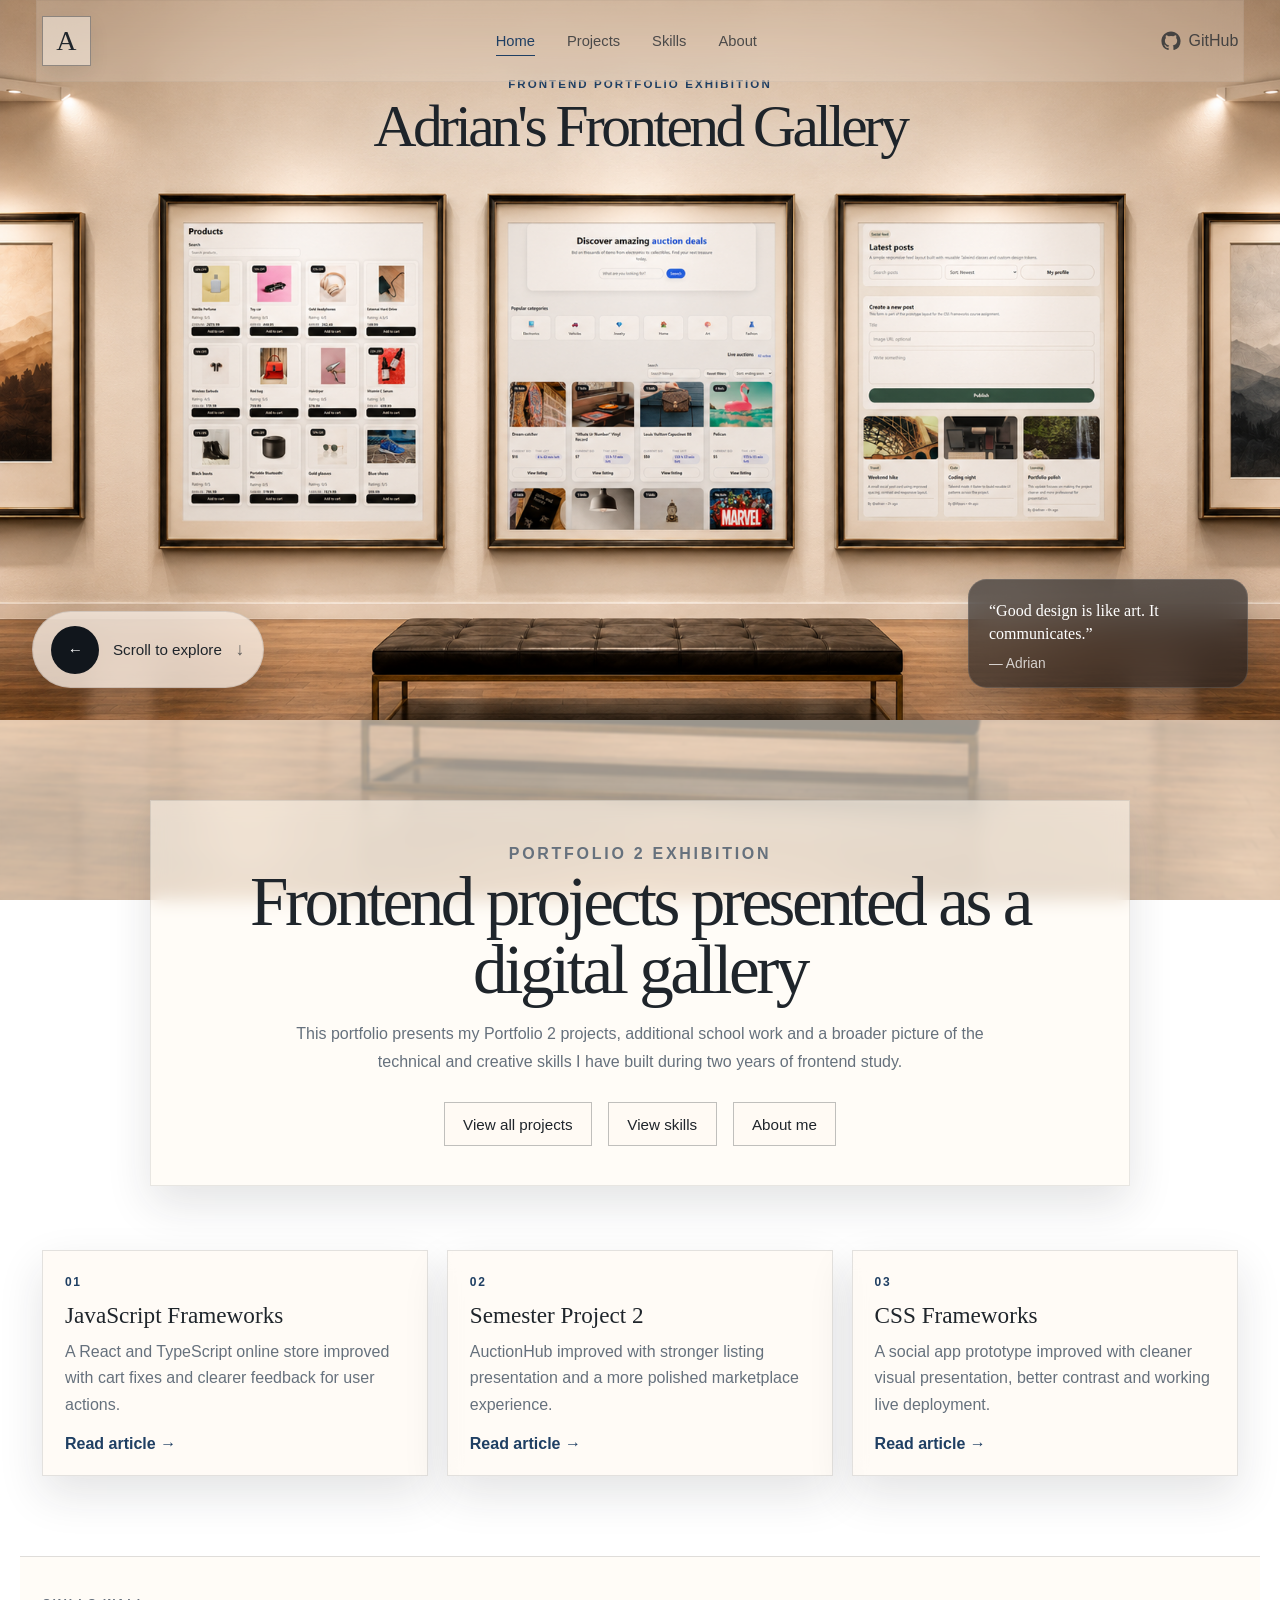
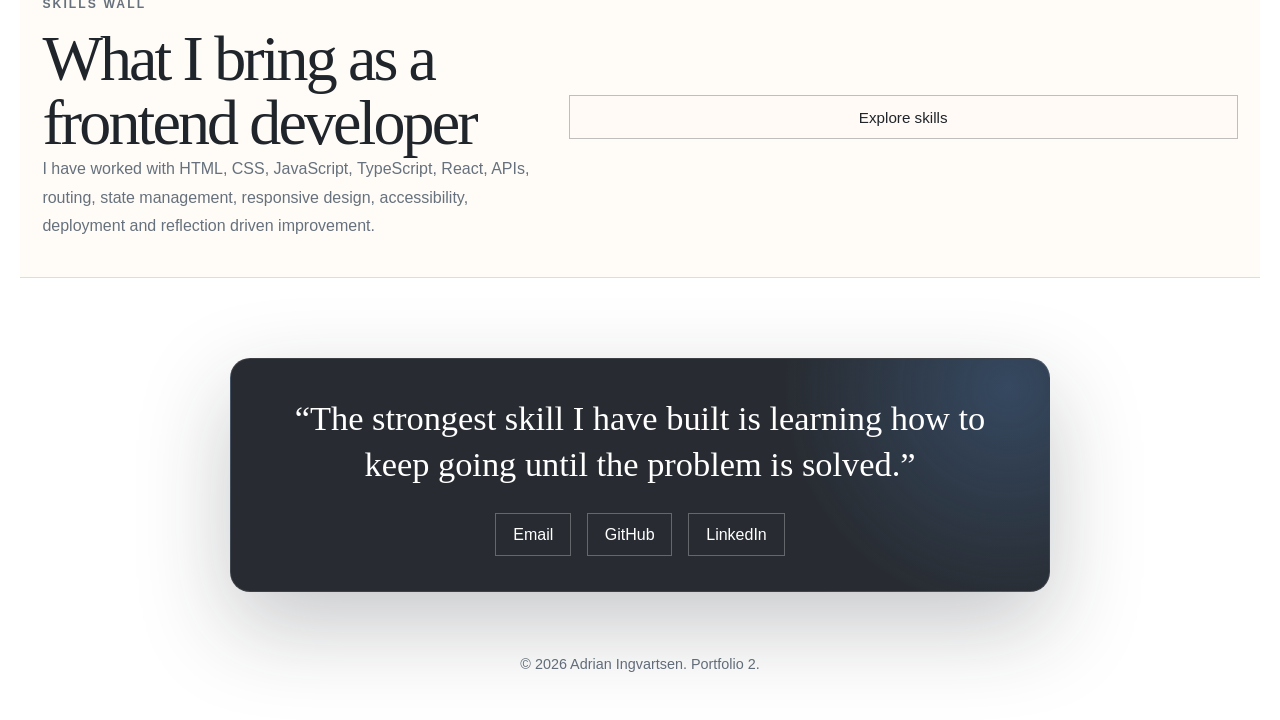
==== index.html @ 91ebb715 "Fix homepage project frame order" ====
<!DOCTYPE html>
<html lang="en">
<head>
  <meta charset="UTF-8">
  <meta name="viewport" content="width=device-width, initial-scale=1.0">
  <title>Adrian's Frontend Gallery | Portfolio</title>
  <meta name="description" content="A gallery style frontend portfolio for Adrian Ingvartsen.">
  <link rel="stylesheet" href="styles.css">
</head>
<body>
  <header class="site-header hero-header">
    <a href="index.html" class="monogram" aria-label="Home">A</a>

    <nav class="main-nav" aria-label="Main navigation">
      <a href="index.html" class="active">Home</a>
      <a href="projects.html">Projects</a>
      <a href="skills.html">Skills</a>
      <a href="about.html">About</a>
    </nav>

    <a href="https://github.com/adring93" class="github-link" target="_blank" rel="noopener">
      GitHub
    </a>
  </header>

  <main>
    <section class="hero-scene" aria-label="Adrian's Frontend Gallery hero section">
      <div class="hero-image-stage">
        <img
          src="thumbnails/gallery-hero-final.png"
          alt="Adrian's Frontend Gallery with three framed project screenshots"
          class="hero-gallery-image"
        >

        <a href="javascript-frameworks.html" class="hero-click hero-click-css" aria-label="Open JavaScript Frameworks project"></a>
        <a href="semester-project-2.html" class="hero-click hero-click-js" aria-label="Open Semester Project 2 project"></a>
        <a href="css-frameworks.html" class="hero-click hero-click-sp2" aria-label="Open CSS Frameworks project"></a>

        <div class="hero-title-card">
          <p>Frontend portfolio exhibition</p>
          <h1>Adrian's Frontend Gallery</h1>
          <span>Explore curated frontend projects, presented as framed digital work.</span>
        </div>

        <a href="#after-hero" class="hero-scroll-pill">
          <span class="hero-scroll-circle">←</span>
          <span>Scroll to explore</span>
          <span class="hero-scroll-arrow">↓</span>
        </a>

        <aside class="hero-quote-card" aria-label="Design quote">
          <p>“Good design is like art. It communicates.”</p>
          <span>— Adrian</span>
        </aside>
      </div>
    </section>

    <section class="home-intro-panel" id="after-hero">
      <p class="eyebrow">Portfolio 2 exhibition</p>
      <h1>Frontend projects presented as a digital gallery</h1>
      <p>
        This portfolio presents my Portfolio 2 projects, additional school work and a broader picture of the technical and creative skills I have built during two years of frontend study.
      </p>

      <div class="home-intro-actions">
        <a href="projects.html" class="museum-button">View all projects</a>
        <a href="skills.html" class="museum-button">View skills</a>
        <a href="about.html" class="museum-button">About me</a>
      </div>
    </section>

    <section class="home-showcase-grid">
      <article>
        <span>01</span>
        <h2>JavaScript Frameworks</h2>
        <p>A React and TypeScript online store improved with cart fixes and clearer feedback for user actions.</p>
        <a href="javascript-frameworks.html">Read article →</a>
      </article>

      <article>
        <span>02</span>
        <h2>Semester Project 2</h2>
        <p>AuctionHub improved with stronger listing presentation and a more polished marketplace experience.</p>
        <a href="semester-project-2.html">Read article →</a>
      </article>

      <article>
        <span>03</span>
        <h2>CSS Frameworks</h2>
        <p>A social app prototype improved with cleaner visual presentation, better contrast and working live deployment.</p>
        <a href="css-frameworks.html">Read article →</a>
      </article>
    </section>

    <section class="home-skills-preview">
      <div>
        <p class="eyebrow">Skills wall</p>
        <h2>What I bring as a frontend developer</h2>
        <p>
          I have worked with HTML, CSS, JavaScript, TypeScript, React, APIs, routing, state management, responsive design, accessibility, deployment and reflection driven improvement.
        </p>
      </div>

      <a href="skills.html" class="museum-button">Explore skills</a>
    </section>

    <section class="contact-card">
      <blockquote>
        “The strongest skill I have built is learning how to keep going until the problem is solved.”
      </blockquote>

      <div class="contact-links">
        <a href="mailto:adring03472@stud.noroff.no">Email</a>
        <a href="https://github.com/adring93" target="_blank" rel="noopener">GitHub</a>
        <a href="https://www.linkedin.com/in/adrian-i-414278358/" target="_blank" rel="noopener">LinkedIn</a>
      </div>
    </section>
  </main>

  <footer>
    <p>© 2026 Adrian Ingvartsen. Portfolio 2.</p>
  </footer>

  <script src="script.js"></script>
</body>
</html>
---- styles.css ----
:root {
  --wall: #eee4d6;
  --wall-light: #fbf6ee;
  --wall-dark: #d6c7b5;
  --paper: #f8f1e7;
  --paper-soft: rgba(255, 249, 241, 0.68);
  --text: #1f252b;
  --muted: #66717d;
  --accent: #1f3f63;
  --black: #11161c;
  --white: #ffffff;
  --line: rgba(31, 37, 43, 0.14);
  --shadow-soft: 0 18px 42px rgba(31, 37, 43, 0.12);
  --shadow-heavy: 0 34px 90px rgba(31, 37, 43, 0.25);
  --max: 1240px;
  --sans: Arial, Helvetica, sans-serif;
  --serif: Georgia, "Times New Roman", serif;
}

* {
  box-sizing: border-box;
  margin: 0;
  padding: 0;
}

html {
  scroll-behavior: smooth;
}

body {
  min-height: 100vh;
  color: var(--text);
  font-family: var(--serif);
  background:
    linear-gradient(rgba(251, 246, 238, 0.55), rgba(238, 228, 214, 0.62)),
    url("thumbnails/gallery-page-bg.png");
  background-size: cover;
  background-position: center top;
  background-attachment: fixed;
  overflow-x: hidden;
}

body::before {
  content: "";
  position: fixed;
  inset: 0;
  z-index: -1;
  background: rgba(255, 249, 241, 0.08);
  backdrop-filter: blur(1px);
  pointer-events: none;
}

a {
  color: inherit;
}

img {
  display: block;
  max-width: 100%;
}

button,
a {
  -webkit-tap-highlight-color: transparent;
}

button {
  font: inherit;
}

.site-header {
  position: sticky;
  top: 0;
  z-index: 80;
  display: grid;
  grid-template-columns: auto 1fr auto;
  align-items: center;
  gap: 1rem;
  max-width: var(--max);
  margin: 0 auto;
  padding: 1rem 1.35rem;
  font-family: var(--sans);
}

.site-header::before {
  content: "";
  position: absolute;
  inset: 0 1rem;
  z-index: -1;
  background: rgba(250, 245, 237, 0.62);
  border: 1px solid rgba(31, 37, 43, 0.08);
  backdrop-filter: blur(18px);
  box-shadow: 0 12px 30px rgba(31, 37, 43, 0.06);
}

.hero-header {
  position: absolute;
  left: 50%;
  top: 0;
  width: min(100%, 1440px);
  transform: translateX(-50%);
}

.hero-header::before {
  background: rgba(250, 245, 237, 0.18);
  border-color: rgba(31, 37, 43, 0.04);
  box-shadow: none;
}

.monogram {
  display: grid;
  place-items: center;
  width: 3.1rem;
  height: 3.1rem;
  border: 1px solid rgba(31, 37, 43, 0.42);
  color: var(--text);
  background: rgba(255, 249, 241, 0.48);
  font-family: var(--serif);
  font-size: 1.75rem;
  text-decoration: none;
  box-shadow: 0 8px 20px rgba(31, 37, 43, 0.08);
}

.main-nav {
  display: flex;
  justify-content: center;
  align-items: center;
  gap: 2rem;
  font-size: 0.92rem;
}

.main-nav a,
.github-link {
  position: relative;
  color: var(--text);
  text-decoration: none;
  opacity: 0.76;
}

.main-nav a::after {
  content: "";
  position: absolute;
  left: 0;
  right: 0;
  bottom: -0.45rem;
  height: 1px;
  background: var(--accent);
  transform: scaleX(0);
  transform-origin: center;
  transition: transform 160ms ease;
}

.main-nav a:hover,
.main-nav a.active,
.github-link:hover {
  color: var(--accent);
  opacity: 1;
}

.main-nav a:hover::after,
.main-nav a.active::after {
  transform: scaleX(1);
}

.github-link {
  display: inline-flex;
  align-items: center;
  gap: 0.45rem;
  font-family: var(--sans);
}

.github-link::before {
  content: "";
  width: 1.25rem;
  height: 1.25rem;
  display: inline-block;
  background: currentColor;
  mask: url("data:image/svg+xml,%3Csvg viewBox='0 0 24 24' xmlns='http://www.w3.org/2000/svg'%3E%3Cpath d='M12 .5C5.65.5.5 5.65.5 12a11.5 11.5 0 0 0 7.86 10.92c.58.1.79-.25.79-.56v-2.15c-3.2.69-3.88-1.35-3.88-1.35-.53-1.34-1.28-1.7-1.28-1.7-1.05-.72.08-.7.08-.7 1.15.08 1.76 1.18 1.76 1.18 1.03 1.76 2.7 1.25 3.36.95.1-.75.4-1.25.73-1.53-2.56-.29-5.24-1.28-5.24-5.71 0-1.26.45-2.29 1.18-3.1-.12-.29-.51-1.47.11-3.05 0 0 .97-.31 3.17 1.18a10.98 10.98 0 0 1 5.77 0c2.2-1.49 3.17-1.18 3.17-1.18.62 1.58.23 2.76.11 3.05.73.81 1.18 1.84 1.18 3.1 0 4.44-2.69 5.41-5.26 5.7.42.36.79 1.05.79 2.13v3.16c0 .31.21.67.8.56A11.5 11.5 0 0 0 23.5 12C23.5 5.65 18.35.5 12 .5Z'/%3E%3C/svg%3E") center / contain no-repeat;
}

.hero-scene {
  position: relative;
  min-height: auto;
  background: #eee4d6;
  overflow: hidden;
}

.hero-image-stage {
  position: relative;
  width: 100vw;
  margin-left: calc(50% - 50vw);
  overflow: hidden;
  background: #eee4d6;
}

.hero-gallery-image {
  width: 100vw;
  max-width: none;
  height: auto;
  display: block;
}

.hero-title-card {
  position: absolute;
  left: 50%;
  top: 10.8%;
  width: min(92vw, 900px);
  transform: translateX(-50%);
  text-align: center;
  z-index: 12;
}

.hero-title-card p {
  margin-bottom: 0.55rem;
  color: var(--accent);
  font-family: var(--sans);
  font-size: 0.72rem;
  font-weight: 700;
  letter-spacing: 0.18em;
  text-transform: uppercase;
}

.hero-title-card h1 {
  color: #1e242a;
  font-family: var(--serif);
  font-size: clamp(3rem, 4.65vw, 4.95rem);
  font-weight: 400;
  line-height: 0.92;
  letter-spacing: -0.06em;
  text-shadow: 0 8px 28px rgba(255, 255, 255, 0.52);
}

.hero-title-card span {
  display: none;
}

.hero-click {
  position: absolute;
  z-index: 20;
  display: block;
  border: none;
  border-radius: 0.4rem;
  outline: none;
  background: transparent;
  box-shadow: none;
  text-decoration: none;
  cursor: pointer;
}

.hero-click:hover,
.hero-click:focus,
.hero-click:focus-visible,
.hero-click:active {
  border: none;
  outline: none;
  background: transparent;
  box-shadow: none;
}

.hero-click-css {
  left: 7.2%;
  top: 29.2%;
  width: 25.4%;
  height: 47.4%;
}

.hero-click-js {
  left: 36.5%;
  top: 29.2%;
  width: 27.2%;
  height: 47.4%;
}

.hero-click-sp2 {
  left: 67.4%;
  top: 29.2%;
  width: 25.8%;
  height: 47.4%;
}

.hero-scroll-pill {
  position: absolute;
  left: 2rem;
  bottom: 2rem;
  z-index: 22;
  display: inline-flex;
  align-items: center;
  gap: 0.85rem;
  padding: 0.86rem 1.15rem;
  border-radius: 999px;
  color: #1f252b;
  background: rgba(255, 249, 241, 0.72);
  border: 1px solid rgba(31, 37, 43, 0.12);
  box-shadow: 0 20px 44px rgba(31, 37, 43, 0.16);
  backdrop-filter: blur(14px);
  font-family: var(--sans);
  font-size: 0.95rem;
  text-decoration: none;
}

.hero-scroll-circle {
  display: grid;
  place-items: center;
  width: 3rem;
  height: 3rem;
  border-radius: 999px;
  color: var(--white);
  background: #11161c;
}

.hero-scroll-arrow {
  color: rgba(31, 37, 43, 0.68);
  font-size: 1.1rem;
}

.hero-quote-card {
  position: absolute;
  right: 2rem;
  bottom: 2rem;
  z-index: 21;
  width: 17.5rem;
  padding: 1.15rem 1.25rem 1rem;
  border-radius: 1.15rem;
  color: var(--white);
  background: rgba(17, 22, 28, 0.58);
  border: 1px solid rgba(255, 255, 255, 0.12);
  box-shadow: 0 22px 44px rgba(31, 37, 43, 0.24);
  backdrop-filter: blur(18px);
}

.hero-quote-card p {
  margin-bottom: 0.7rem;
  font-size: 1rem;
  line-height: 1.45;
}

.hero-quote-card span {
  display: block;
  color: rgba(255, 255, 255, 0.76);
  font-family: var(--sans);
  font-size: 0.86rem;
}

.eyebrow {
  margin-bottom: 0.75rem;
  color: var(--accent);
  font-family: var(--sans);
  font-size: 0.76rem;
  font-weight: 700;
  letter-spacing: 0.17em;
  text-transform: uppercase;
}

.home-intro-panel,
.article-hero {
  max-width: 980px;
  margin: 5rem auto 0;
  padding: 2.4rem 1.4rem;
  text-align: center;
  background: rgba(255, 249, 241, 0.56);
  border: 1px solid rgba(31, 37, 43, 0.1);
  box-shadow: var(--shadow-soft);
  backdrop-filter: blur(9px);
}

.home-intro-panel h1,
.article-hero h1 {
  max-width: 840px;
  margin: 0 auto 1rem;
  font-size: clamp(2.6rem, 5.4vw, 5.4rem);
  font-weight: 400;
  line-height: 0.98;
  letter-spacing: -0.05em;
}

.home-intro-panel p,
.article-lead {
  max-width: 720px;
  margin: 0 auto;
  color: var(--muted);
  font-family: var(--sans);
  font-size: 1rem;
  line-height: 1.78;
}

.home-intro-actions,
.article-actions,
.contact-links {
  display: flex;
  justify-content: center;
  gap: 1rem;
  margin-top: 1.6rem;
  flex-wrap: wrap;
}

.museum-button,
.article-actions a,
.article-actions button {
  display: inline-flex;
  align-items: center;
  justify-content: center;
  padding: 0.78rem 1.15rem;
  border: 1px solid rgba(31, 37, 43, 0.28);
  color: var(--text);
  background: rgba(255, 249, 241, 0.45);
  font-family: var(--sans);
  font-size: 0.95rem;
  text-decoration: none;
  cursor: pointer;
  transition: background 160ms ease, color 160ms ease, border-color 160ms ease, transform 160ms ease;
}

.museum-button:hover,
.article-actions a:hover,
.article-actions button:hover {
  background: var(--black);
  border-color: var(--black);
  color: var(--white);
  transform: translateY(-1px);
}

.home-showcase-grid,
.skills-grid,
.small-gallery-grid,
.article-grid {
  max-width: var(--max);
  margin: 4rem auto 0;
  padding: 0 1.4rem;
  display: grid;
  gap: 1.2rem;
}

.home-showcase-grid,
.skills-grid,
.small-gallery-grid {
  grid-template-columns: repeat(3, minmax(0, 1fr));
}

.article-grid {
  grid-template-columns: repeat(2, minmax(0, 1fr));
}

.home-showcase-grid article,
.skill-card,
.small-piece,
.article-panel,
.process-list article,
.about-highlight {
  background: rgba(255, 249, 241, 0.6);
  border: 1px solid rgba(31, 37, 43, 0.12);
  box-shadow: var(--shadow-soft);
  backdrop-filter: blur(9px);
}

.home-showcase-grid article,
.skill-card,
.article-panel,
.process-list article {
  padding: 1.35rem;
}

.home-showcase-grid span,
.process-list span {
  display: inline-block;
  margin-bottom: 0.8rem;
  color: var(--accent);
  font-family: var(--sans);
  font-size: 0.75rem;
  font-weight: 700;
  letter-spacing: 0.14em;
}

.home-showcase-grid h2,
.skill-card h3,
.small-piece h3,
.article-panel h2,
.process-list h3 {
  margin-bottom: 0.6rem;
  font-size: 1.45rem;
  font-weight: 400;
}

.home-showcase-grid p,
.skill-card p,
.small-piece p,
.article-panel p,
.process-list p {
  color: var(--muted);
  font-family: var(--sans);
  line-height: 1.68;
}

.home-showcase-grid a,
.mini-links a {
  display: inline-flex;
  margin-top: 1rem;
  color: var(--accent);
  font-family: var(--sans);
  font-weight: 700;
  text-decoration: none;
}

.home-showcase-grid a:hover,
.mini-links a:hover {
  text-decoration: underline;
}

.home-skills-preview,
.process-section,
.about-highlight {
  max-width: var(--max);
  margin: 5rem auto 0;
  padding: 2.3rem 1.4rem;
  display: grid;
  grid-template-columns: 0.85fr 1.15fr;
  gap: 2rem;
  align-items: center;
  background: rgba(255, 249, 241, 0.54);
  border-top: 1px solid var(--line);
  border-bottom: 1px solid var(--line);
  backdrop-filter: blur(9px);
}

.home-skills-preview h2,
.process-section h2,
.about-highlight h2,
.section-heading h2 {
  font-size: clamp(2.2rem, 5vw, 4.2rem);
  font-weight: 400;
  line-height: 1;
  letter-spacing: -0.045em;
}

.home-skills-preview p,
.about-highlight p:last-child,
.section-heading p {
  color: var(--muted);
  font-family: var(--sans);
  line-height: 1.78;
}

.section-heading {
  max-width: 820px;
  margin: 0 auto 2rem;
  padding: 0 1.4rem;
  text-align: center;
}

.extended-gallery,
.skills-section {
  max-width: var(--max);
  margin: 5rem auto 0;
}

.gallery-wall {
  position: relative;
  max-width: 1320px;
  margin: 4rem auto 0;
  padding: 0 1.4rem 3rem;
  display: grid;
  grid-template-columns: repeat(3, minmax(0, 1fr));
  gap: 3rem;
}

.gallery-wall .section-heading {
  grid-column: 1 / -1;
}

.gallery-piece {
  text-align: center;
}

.frame-link {
  display: block;
  text-decoration: none;
}

.frame {
  position: relative;
  padding: 1.05rem;
  background: linear-gradient(135deg, #d0b98e, #6d543b 30%, #241912 55%, #9b8564);
  border: 1px solid rgba(47, 36, 25, 0.58);
  box-shadow: var(--shadow-heavy);
  transition: transform 180ms ease, box-shadow 180ms ease;
}

.frame:hover {
  transform: translateY(-6px);
  box-shadow: 0 38px 90px rgba(31, 37, 43, 0.28);
}

.frame::before {
  content: "";
  position: absolute;
  inset: 0.35rem;
  border: 1px solid rgba(255, 255, 255, 0.28);
  pointer-events: none;
}

.artwork,
.article-artwork,
.small-frame {
  display: grid;
  place-items: center;
  overflow: hidden;
  background: #11161c;
  border: 14px solid #efe8db;
  box-shadow: inset 0 0 0 1px rgba(31, 37, 43, 0.12);
}

.artwork {
  min-height: 238px;
}

.article-artwork {
  min-height: 410px;
}

.artwork-image {
  position: relative;
  padding: 0;
}

.artwork-image img {
  width: 100%;
  height: 100%;
  min-height: inherit;
  object-fit: cover;
  filter: saturate(0.94) contrast(1.02);
}

.artwork-image::after {
  content: "";
  position: absolute;
  inset: 0;
  pointer-events: none;
  background:
    linear-gradient(180deg, rgba(255, 255, 255, 0.08), transparent 35%),
    linear-gradient(0deg, rgba(0, 0, 0, 0.16), transparent 45%);
}

.artwork-label,
.small-frame span {
  position: absolute;
  left: 50%;
  bottom: 1rem;
  z-index: 2;
  transform: translateX(-50%);
  padding: 0.75rem 0.95rem;
  color: var(--white);
  background: rgba(17, 22, 28, 0.66);
  border: 1px solid rgba(255, 255, 255, 0.2);
  backdrop-filter: blur(8px);
  font-family: var(--sans);
  font-size: 0.9rem;
  font-weight: 700;
  letter-spacing: 0.08em;
  text-transform: uppercase;
  white-space: nowrap;
}

.plaque {
  position: absolute;
  left: 50%;
  bottom: -1.1rem;
  z-index: 3;
  min-width: 4.2rem;
  transform: translateX(-50%);
  padding: 0.42rem 0.7rem;
  color: #241912;
  background: linear-gradient(180deg, #dbc797, #a58b61);
  border: 1px solid rgba(70, 49, 25, 0.45);
  box-shadow: 0 8px 18px rgba(31, 37, 43, 0.14);
  font-size: 0.82rem;
}

.piece-info {
  padding: 2.1rem 0.8rem 0;
}

.piece-kicker {
  margin-bottom: 0.45rem;
  color: var(--accent);
  font-family: var(--sans);
  font-size: 0.72rem;
  font-weight: 700;
  letter-spacing: 0.12em;
  text-transform: uppercase;
}

.piece-info h3 {
  margin-bottom: 0.65rem;
  font-size: clamp(1.5rem, 3vw, 2rem);
  font-weight: 400;
}

.piece-info p {
  color: var(--muted);
  font-family: var(--sans);
  line-height: 1.6;
}

.view-link {
  display: inline-flex;
  gap: 0.5rem;
  align-items: center;
  margin-top: 1rem;
  padding-bottom: 0.25rem;
  border-bottom: 2px solid rgba(31, 63, 99, 0.75);
  color: var(--text);
  font-family: var(--sans);
  font-weight: 600;
  text-decoration: none;
}

.view-link:hover {
  color: var(--accent);
  border-bottom-color: var(--accent);
}

.small-piece {
  display: grid;
  grid-template-columns: 8rem 1fr;
  gap: 1rem;
  align-items: center;
  padding: 1rem;
}

.small-frame {
  position: relative;
  min-height: 7.5rem;
  border-width: 0.55rem;
  box-shadow:
    0 0 0 0.35rem #745d42,
    0 14px 30px rgba(31, 37, 43, 0.14);
}

.small-frame span {
  position: static;
  transform: none;
  font-size: 0.72rem;
}

.artwork-css,
.artwork-holidaze {
  background: linear-gradient(135deg, #27485f, #d9e4ea);
}

.artwork-js,
.artwork-js2 {
  background: linear-gradient(135deg, #111827, #312e81);
}

.artwork-sp2 {
  background: linear-gradient(135deg, #edf3ff, #ffffff);
}

.artwork-agency {
  background: linear-gradient(135deg, #f59e0b, #fff7ed);
}

.artwork-gutwell {
  background: linear-gradient(135deg, #103e28, #ff7f32);
}

.artwork-workflow {
  background: linear-gradient(135deg, #111827, #e5e7eb);
}

.artwork-rootrise {
  background: linear-gradient(135deg, #46614f, #f4efe6);
}

.project-article {
  max-width: 1120px;
  margin: 2rem auto 0;
  padding: 0 1.4rem 4rem;
}

.back-link {
  display: inline-flex;
  margin-bottom: 2rem;
  color: var(--accent);
  font-family: var(--sans);
  font-size: 0.92rem;
  text-decoration: none;
}

.back-link:hover {
  text-decoration: underline;
}

.divider {
  width: 12rem;
  height: 1px;
  margin: 1.8rem auto;
  background: linear-gradient(90deg, transparent, rgba(31, 37, 43, 0.52), transparent);
}

.divider::after {
  content: "✦";
  display: block;
  width: 2rem;
  margin: -0.78rem auto 0;
  color: rgba(31, 37, 43, 0.48);
  background: var(--wall-light);
  font-size: 0.9rem;
}

.article-frame {
  max-width: 900px;
  margin: 3rem auto;
  padding: 1.05rem;
  background: linear-gradient(135deg, #d0b98e, #6d543b 30%, #241912 55%, #9b8564);
  border: 1px solid rgba(47, 36, 25, 0.58);
  box-shadow: var(--shadow-heavy);
}

.article-frame figcaption {
  padding: 1rem 0.5rem 0;
  color: #f8f0e5;
  font-family: var(--sans);
  font-size: 0.88rem;
  text-align: center;
}

.article-panel {
  min-height: 13rem;
}

.skills-hero {
  margin-top: 4rem;
}

.skill-card {
  position: relative;
  min-height: 12rem;
  overflow: hidden;
}

.skill-card::before {
  content: "";
  position: absolute;
  left: 1.35rem;
  top: 0;
  width: 3.4rem;
  height: 0.26rem;
  background: var(--accent);
}

.process-section {
  align-items: start;
}

.process-list {
  display: grid;
  gap: 1rem;
}

.contact-card {
  max-width: 820px;
  margin: 5rem auto 2rem;
  padding: 2.2rem;
  color: var(--white);
  background:
    radial-gradient(circle at 95% 12%, rgba(72, 111, 159, 0.42), transparent 14rem),
    rgba(17, 22, 28, 0.9);
  border: 1px solid rgba(255, 255, 255, 0.1);
  border-radius: 1.25rem;
  box-shadow: var(--shadow-heavy);
  text-align: center;
  backdrop-filter: blur(14px);
}

.contact-card blockquote {
  font-size: clamp(1.35rem, 3vw, 2.15rem);
  line-height: 1.35;
}

.contact-links a {
  padding: 0.72rem 1.05rem;
  border: 1px solid rgba(255, 255, 255, 0.28);
  color: var(--white);
  font-family: var(--sans);
  text-decoration: none;
}

.contact-links a:hover {
  background: var(--white);
  color: var(--text);
}

footer {
  padding: 2rem 1rem 3rem;
  color: var(--muted);
  font-family: var(--sans);
  font-size: 0.9rem;
  text-align: center;
}

@media (max-width: 980px) {
  .hero-header {
    position: relative;
    left: auto;
    width: auto;
    transform: none;
  }

  .hero-image-stage {
    min-height: 64vh;
  }

  .hero-gallery-image {
    width: 150%;
    max-width: none;
    transform: translateX(-17%);
  }

  .hero-title-card {
    position: absolute;
    top: 13%;
    left: 50%;
    width: 92%;
    transform: translateX(-50%);
    padding: 0;
  }

  .hero-title-card span {
    display: none;
  }

  .hero-click {
    display: none;
  }

  .hero-quote-card {
    display: none;
  }

  .hero-scroll-pill {
    left: 1rem;
    bottom: 1rem;
  }

  .home-showcase-grid,
  .skills-grid,
  .small-gallery-grid,
  .article-grid {
    grid-template-columns: 1fr;
  }

  .home-skills-preview,
  .process-section,
  .about-highlight {
    grid-template-columns: 1fr;
  }

  .gallery-wall {
    grid-template-columns: 1fr;
    max-width: 660px;
  }
}

@media (max-width: 720px) {
  .site-header {
    grid-template-columns: auto auto;
  }

  .main-nav {
    order: 3;
    grid-column: 1 / -1;
    justify-content: flex-start;
    gap: 1rem;
    overflow-x: auto;
    padding-bottom: 0.2rem;
  }

  .hero-title-card h1 {
    font-size: clamp(2.45rem, 9vw, 3.7rem);
  }

  .hero-scroll-pill {
    padding: 0.7rem 0.9rem;
    gap: 0.65rem;
  }

  .hero-scroll-circle {
    width: 2.4rem;
    height: 2.4rem;
  }

  .home-intro-panel,
  .article-hero {
    margin-top: 3rem;
  }

  .small-piece {
    grid-template-columns: 1fr;
  }

  .small-frame {
    min-height: 10rem;
  }

  .article-frame {
    padding: 0.75rem;
  }

  .article-artwork {
    min-height: 215px;
    border-width: 11px;
  }
}
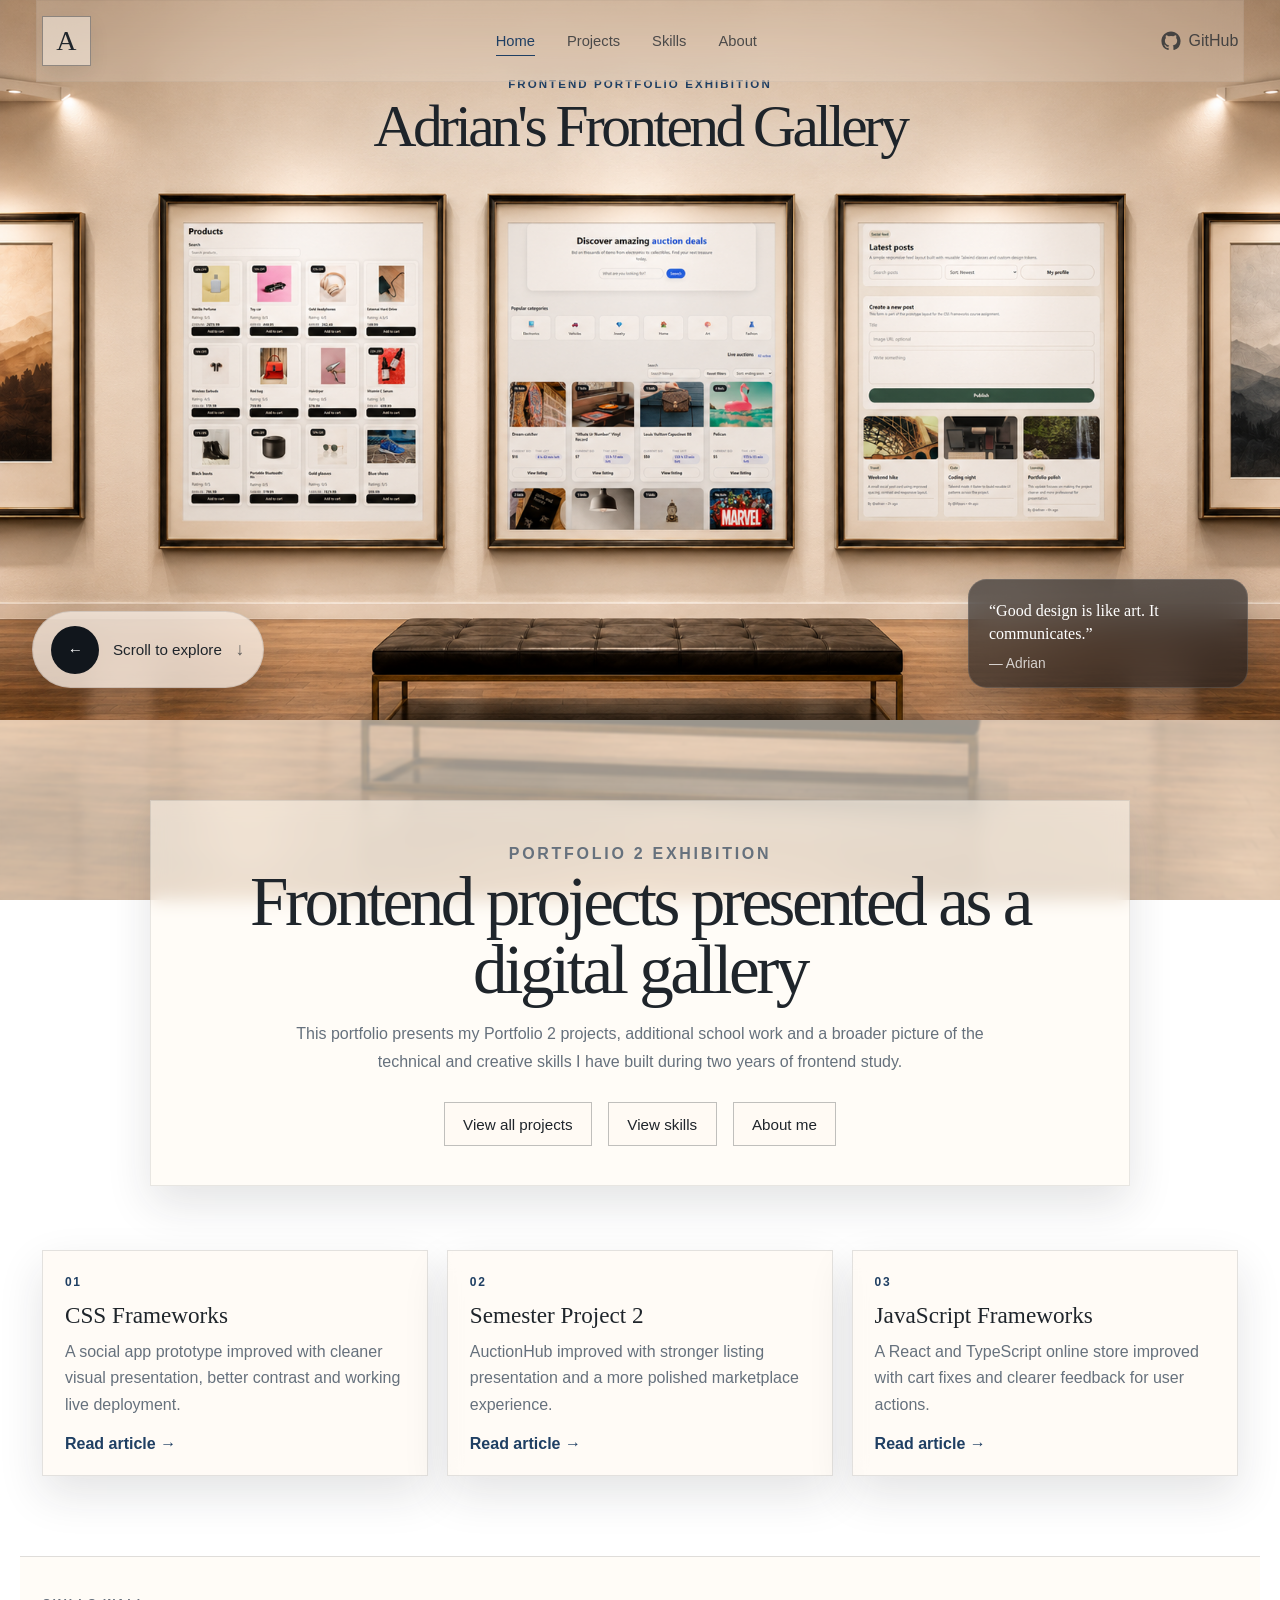
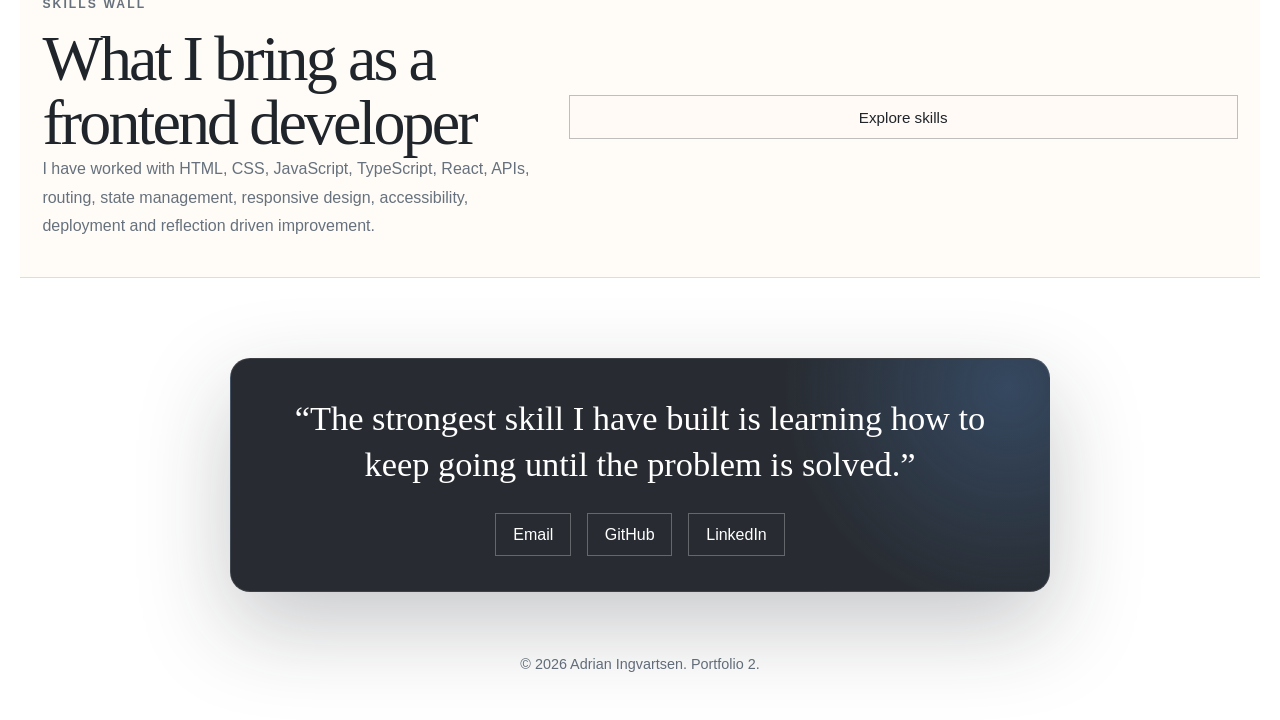
==== commit 9983226c: "Fix final homepage frame links" ====
--- a/index.html
+++ b/index.html
@@ -32,9 +32,9 @@
           class="hero-gallery-image"
         >
 
-        <a href="javascript-frameworks.html" class="hero-click hero-click-css" aria-label="Open JavaScript Frameworks project"></a>
+        <a href="css-frameworks.html" class="hero-click hero-click-css" aria-label="Open CSS Frameworks project"></a>
         <a href="semester-project-2.html" class="hero-click hero-click-js" aria-label="Open Semester Project 2 project"></a>
-        <a href="css-frameworks.html" class="hero-click hero-click-sp2" aria-label="Open CSS Frameworks project"></a>
+        <a href="javascript-frameworks.html" class="hero-click hero-click-sp2" aria-label="Open JavaScript Frameworks project"></a>
 
         <div class="hero-title-card">
           <p>Frontend portfolio exhibition</p>
@@ -72,9 +72,9 @@
     <section class="home-showcase-grid">
       <article>
         <span>01</span>
-        <h2>JavaScript Frameworks</h2>
-        <p>A React and TypeScript online store improved with cart fixes and clearer feedback for user actions.</p>
-        <a href="javascript-frameworks.html">Read article →</a>
+        <h2>CSS Frameworks</h2>
+        <p>A social app prototype improved with cleaner visual presentation, better contrast and working live deployment.</p>
+        <a href="css-frameworks.html">Read article →</a>
       </article>
 
       <article>
@@ -86,9 +86,9 @@
 
       <article>
         <span>03</span>
-        <h2>CSS Frameworks</h2>
-        <p>A social app prototype improved with cleaner visual presentation, better contrast and working live deployment.</p>
-        <a href="css-frameworks.html">Read article →</a>
+        <h2>JavaScript Frameworks</h2>
+        <p>A React and TypeScript online store improved with cart fixes and clearer feedback for user actions.</p>
+        <a href="javascript-frameworks.html">Read article →</a>
       </article>
     </section>
 
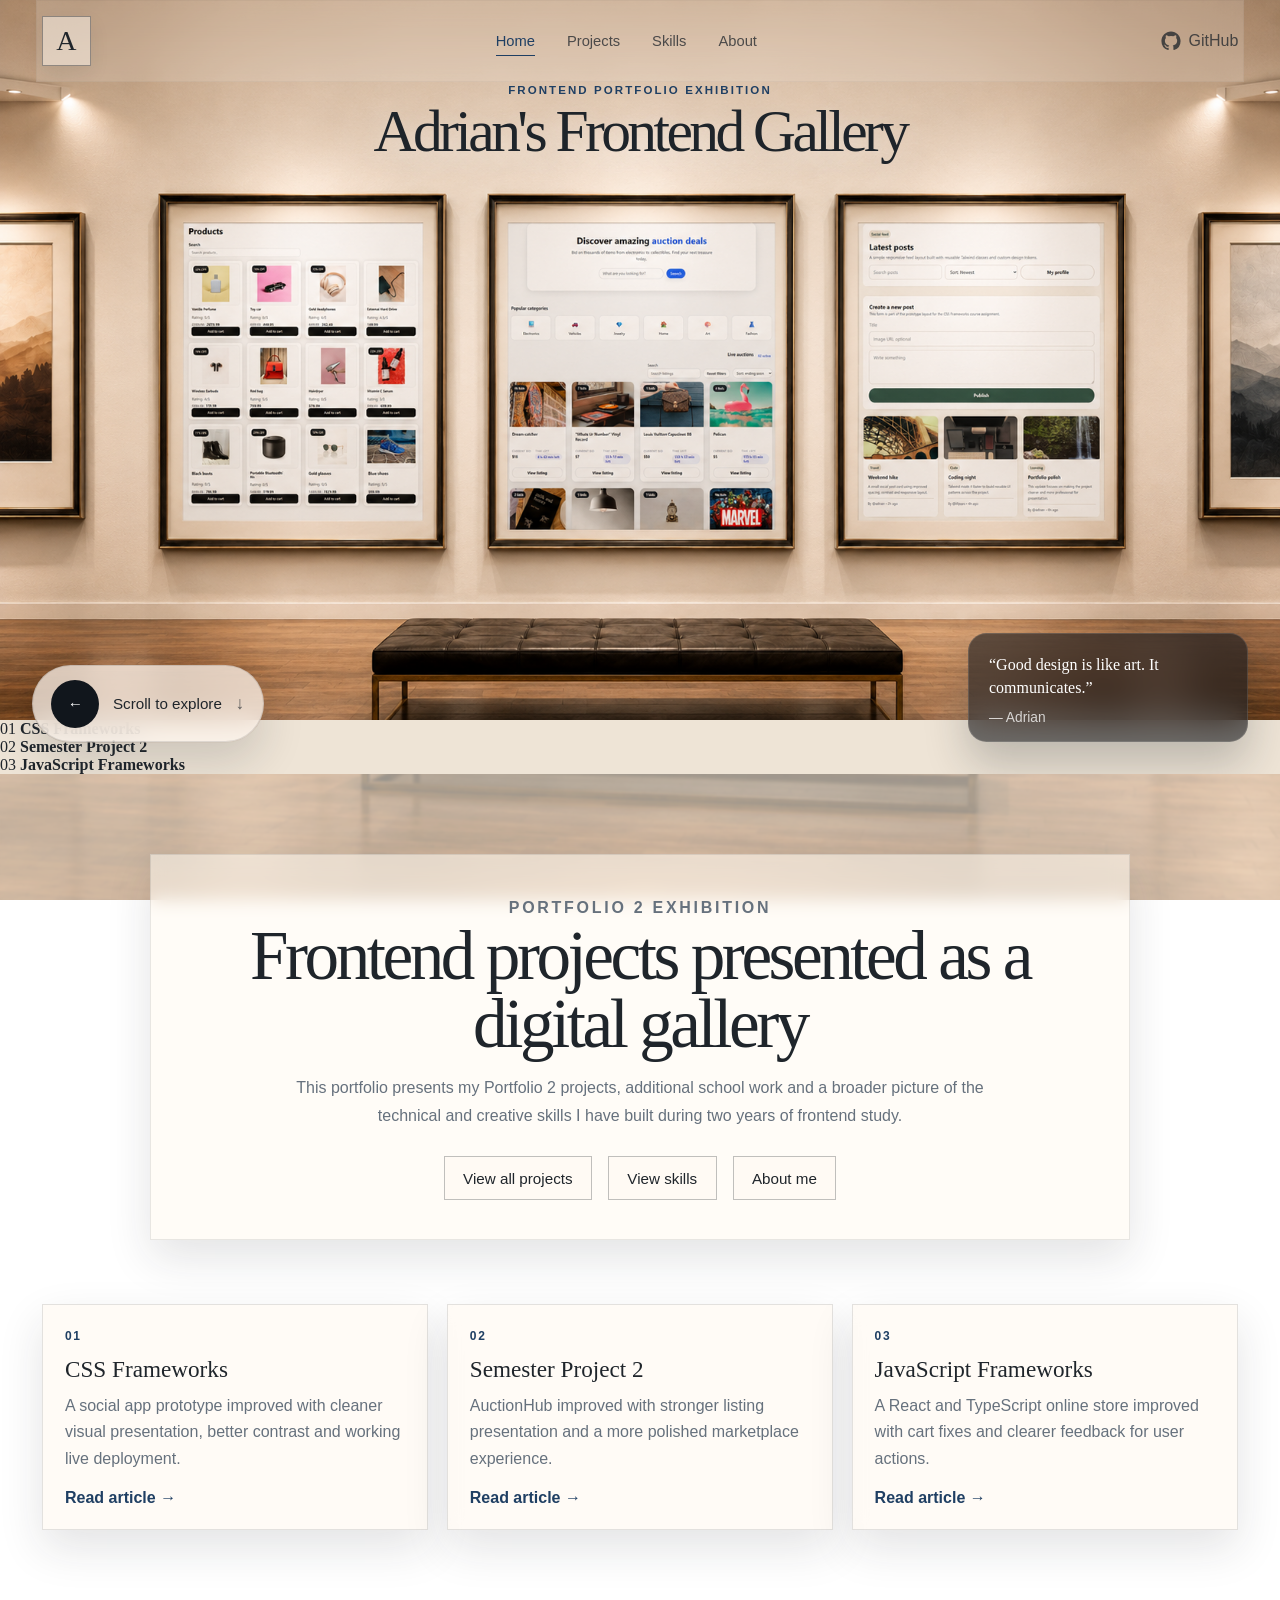
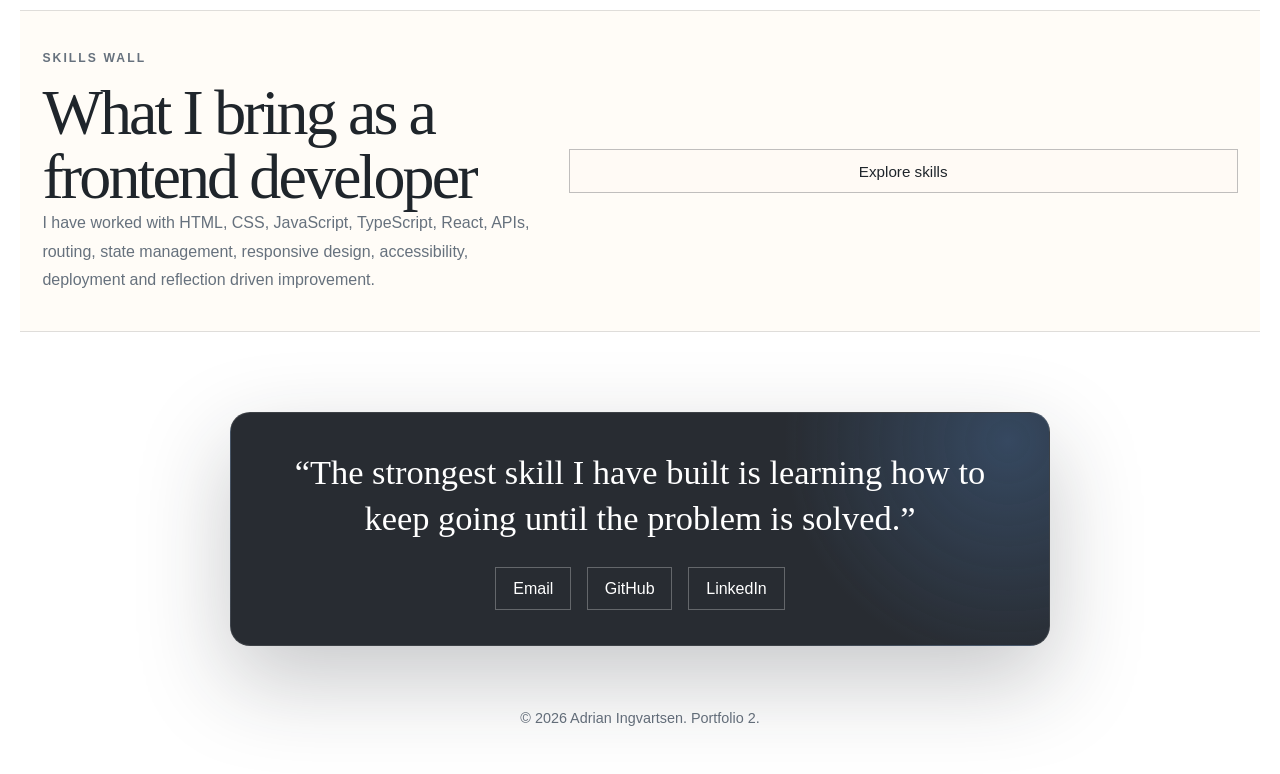
==== commit 45ec141c: "Add hero frame labels for CSS and JavaScript projects" ====
--- a/index.html
+++ b/index.html
@@ -40,6 +40,21 @@
           <p>Frontend portfolio exhibition</p>
           <h1>Adrian's Frontend Gallery</h1>
           <span>Explore curated frontend projects, presented as framed digital work.</span>
+        </div>
+
+        <div class="hero-frame-label hero-label-css">
+          <span>01</span>
+          <strong>CSS Frameworks</strong>
+        </div>
+
+        <div class="hero-frame-label hero-label-sp2">
+          <span>02</span>
+          <strong>Semester Project 2</strong>
+        </div>
+
+        <div class="hero-frame-label hero-label-js">
+          <span>03</span>
+          <strong>JavaScript Frameworks</strong>
         </div>
 
         <a href="#after-hero" class="hero-scroll-pill">
--- a/styles.css
+++ b/styles.css
@@ -1011,3 +1011,37 @@
     border-width: 11px;
   }
 }
+@media (max-width: 980px) {
+  .hero-title-card {
+    display: none;
+  }
+
+  .hero-click {
+    display: block;
+  }
+
+  .hero-click-css {
+    left: 0;
+    top: 24%;
+    width: 35%;
+    height: 43%;
+  }
+
+  .hero-click-js {
+    left: 36%;
+    top: 24%;
+    width: 30%;
+    height: 43%;
+  }
+
+  .hero-click-sp2 {
+    left: 67%;
+    top: 24%;
+    width: 33%;
+    height: 43%;
+  }
+
+  .hero-scroll-pill {
+    bottom: 1.2rem;
+  }
+}
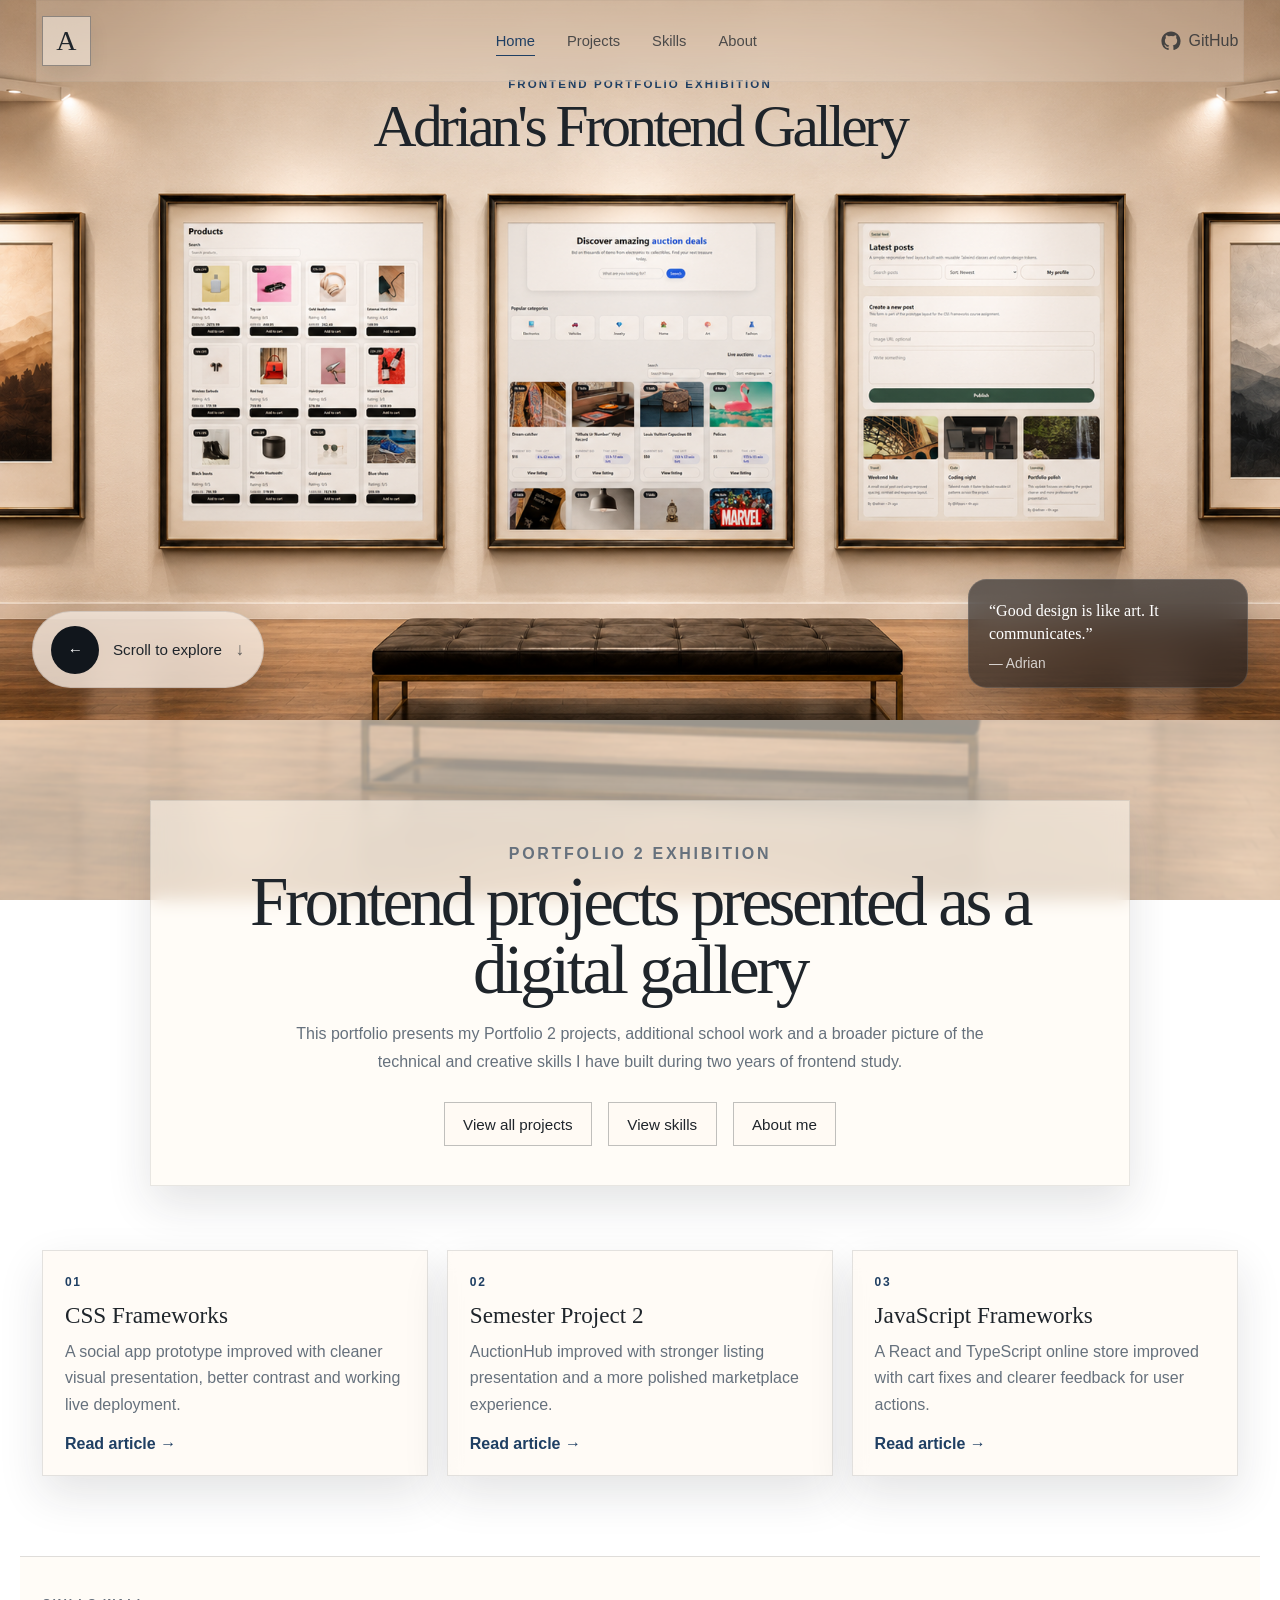
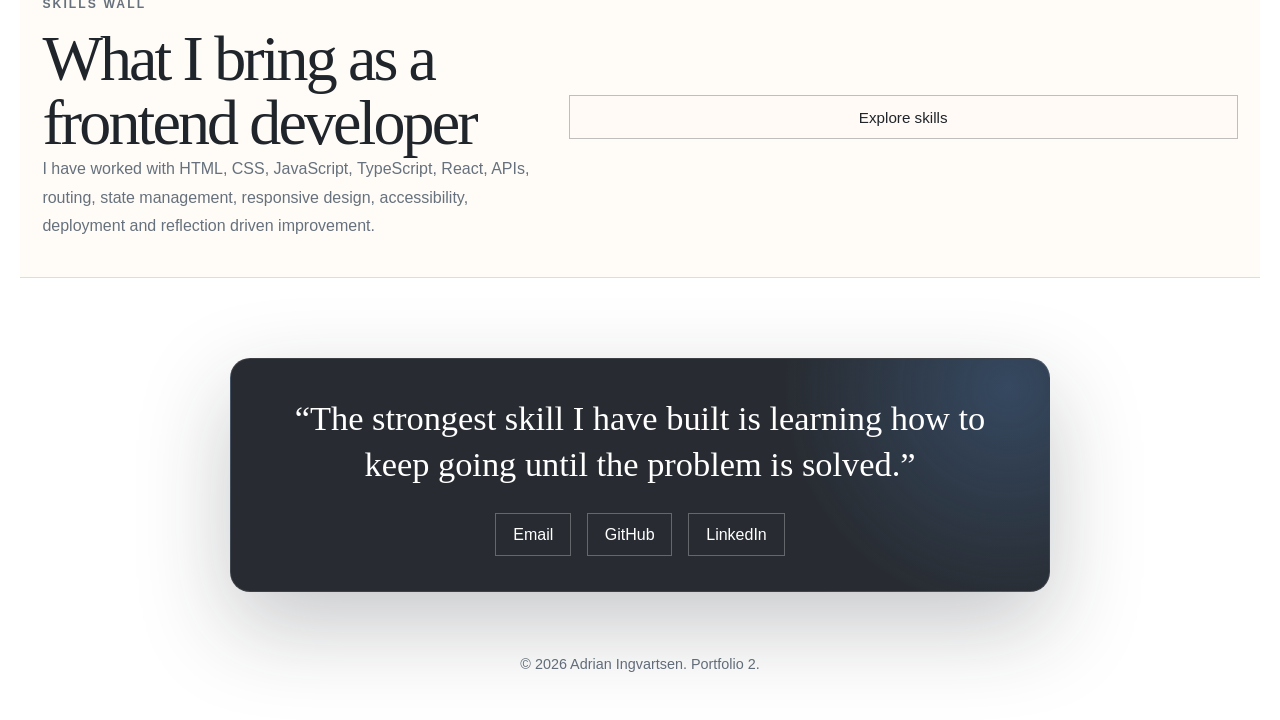
==== commit 432cad78: "Remove broken hero plaque markup" ====
--- a/index.html
+++ b/index.html
@@ -40,21 +40,6 @@
           <p>Frontend portfolio exhibition</p>
           <h1>Adrian's Frontend Gallery</h1>
           <span>Explore curated frontend projects, presented as framed digital work.</span>
-        </div>
-
-        <div class="hero-frame-label hero-label-css">
-          <span>01</span>
-          <strong>CSS Frameworks</strong>
-        </div>
-
-        <div class="hero-frame-label hero-label-sp2">
-          <span>02</span>
-          <strong>Semester Project 2</strong>
-        </div>
-
-        <div class="hero-frame-label hero-label-js">
-          <span>03</span>
-          <strong>JavaScript Frameworks</strong>
         </div>
 
         <a href="#after-hero" class="hero-scroll-pill">
--- a/styles.css
+++ b/styles.css
@@ -278,6 +278,50 @@
   height: 47.4%;
 }
 
+.hero-frame-label {
+  position: absolute;
+  z-index: 19;
+  width: 13rem;
+  padding: 0.45rem 0.7rem;
+  text-align: center;
+  color: #241912;
+  background: rgba(223, 200, 154, 0.92);
+  border: 1px solid rgba(70, 49, 25, 0.32);
+  box-shadow: 0 10px 20px rgba(31, 37, 43, 0.14);
+  font-family: var(--sans);
+  pointer-events: none;
+}
+
+.hero-frame-label span {
+  display: block;
+  margin-bottom: 0.12rem;
+  font-size: 0.68rem;
+  letter-spacing: 0.12em;
+  opacity: 0.72;
+}
+
+.hero-frame-label strong {
+  display: block;
+  font-size: 0.78rem;
+  letter-spacing: 0.08em;
+  text-transform: uppercase;
+}
+
+.hero-label-css {
+  left: 13.5%;
+  top: 76.5%;
+}
+
+.hero-label-sp2 {
+  left: 43.5%;
+  top: 76.5%;
+}
+
+.hero-label-js {
+  left: 73%;
+  top: 76.5%;
+}
+
 .hero-scroll-pill {
   position: absolute;
   left: 2rem;
@@ -679,13 +723,7 @@
 }
 
 .piece-kicker {
-  margin-bottom: 0.45rem;
-  color: var(--accent);
-  font-family: var(--sans);
-  font-size: 0.72rem;
-  font-weight: 700;
-  letter-spacing: 0.12em;
-  text-transform: uppercase;
+  display: none;
 }
 
 .piece-info h3 {
@@ -890,6 +928,31 @@
   color: var(--text);
 }
 
+.copy-success {
+  position: fixed;
+  right: 1.25rem;
+  bottom: 1.25rem;
+  z-index: 100;
+  padding: 0.8rem 1rem;
+  color: var(--white);
+  background: rgba(17, 22, 28, 0.92);
+  border-radius: 999px;
+  box-shadow: var(--shadow-soft);
+  font-family: var(--sans);
+  font-size: 0.9rem;
+}
+
+.reveal {
+  opacity: 0;
+  transform: translateY(18px);
+  transition: opacity 500ms ease, transform 500ms ease;
+}
+
+.reveal.is-visible {
+  opacity: 1;
+  transform: translateY(0);
+}
+
 footer {
   padding: 2rem 1rem 3rem;
   color: var(--muted);
@@ -907,7 +970,7 @@
   }
 
   .hero-image-stage {
-    min-height: 64vh;
+    min-height: auto;
   }
 
   .hero-gallery-image {
@@ -917,22 +980,37 @@
   }
 
   .hero-title-card {
+    display: none;
+  }
+
+  .hero-click {
+    display: block;
     position: absolute;
-    top: 13%;
-    left: 50%;
-    width: 92%;
-    transform: translateX(-50%);
-    padding: 0;
-  }
-
-  .hero-title-card span {
-    display: none;
-  }
-
-  .hero-click {
-    display: none;
-  }
-
+    z-index: 40;
+  }
+
+  .hero-click-css {
+    left: 0;
+    top: 24%;
+    width: 34%;
+    height: 43%;
+  }
+
+  .hero-click-js {
+    left: 34%;
+    top: 24%;
+    width: 33%;
+    height: 43%;
+  }
+
+  .hero-click-sp2 {
+    left: 67%;
+    top: 24%;
+    width: 33%;
+    height: 43%;
+  }
+
+  .hero-frame-label,
   .hero-quote-card {
     display: none;
   }
@@ -940,6 +1018,8 @@
   .hero-scroll-pill {
     left: 1rem;
     bottom: 1rem;
+    transform: scale(0.82);
+    transform-origin: left bottom;
   }
 
   .home-showcase-grid,
@@ -975,10 +1055,6 @@
     padding-bottom: 0.2rem;
   }
 
-  .hero-title-card h1 {
-    font-size: clamp(2.45rem, 9vw, 3.7rem);
-  }
-
   .hero-scroll-pill {
     padding: 0.7rem 0.9rem;
     gap: 0.65rem;
@@ -994,6 +1070,15 @@
     margin-top: 3rem;
   }
 
+  .home-intro-panel h1,
+  .article-hero h1,
+  .home-skills-preview h2,
+  .process-section h2,
+  .about-highlight h2,
+  .section-heading h2 {
+    font-size: clamp(2.1rem, 10vw, 3.2rem);
+  }
+
   .small-piece {
     grid-template-columns: 1fr;
   }
@@ -1010,38 +1095,9 @@
     min-height: 215px;
     border-width: 11px;
   }
-}
-@media (max-width: 980px) {
-  .hero-title-card {
-    display: none;
-  }
-
-  .hero-click {
-    display: block;
-  }
-
-  .hero-click-css {
-    left: 0;
-    top: 24%;
-    width: 35%;
-    height: 43%;
-  }
-
-  .hero-click-js {
-    left: 36%;
-    top: 24%;
-    width: 30%;
-    height: 43%;
-  }
-
-  .hero-click-sp2 {
-    left: 67%;
-    top: 24%;
-    width: 33%;
-    height: 43%;
-  }
-
-  .hero-scroll-pill {
-    bottom: 1.2rem;
-  }
-}
+
+  .contact-card {
+    margin-left: 1rem;
+    margin-right: 1rem;
+  }
+}
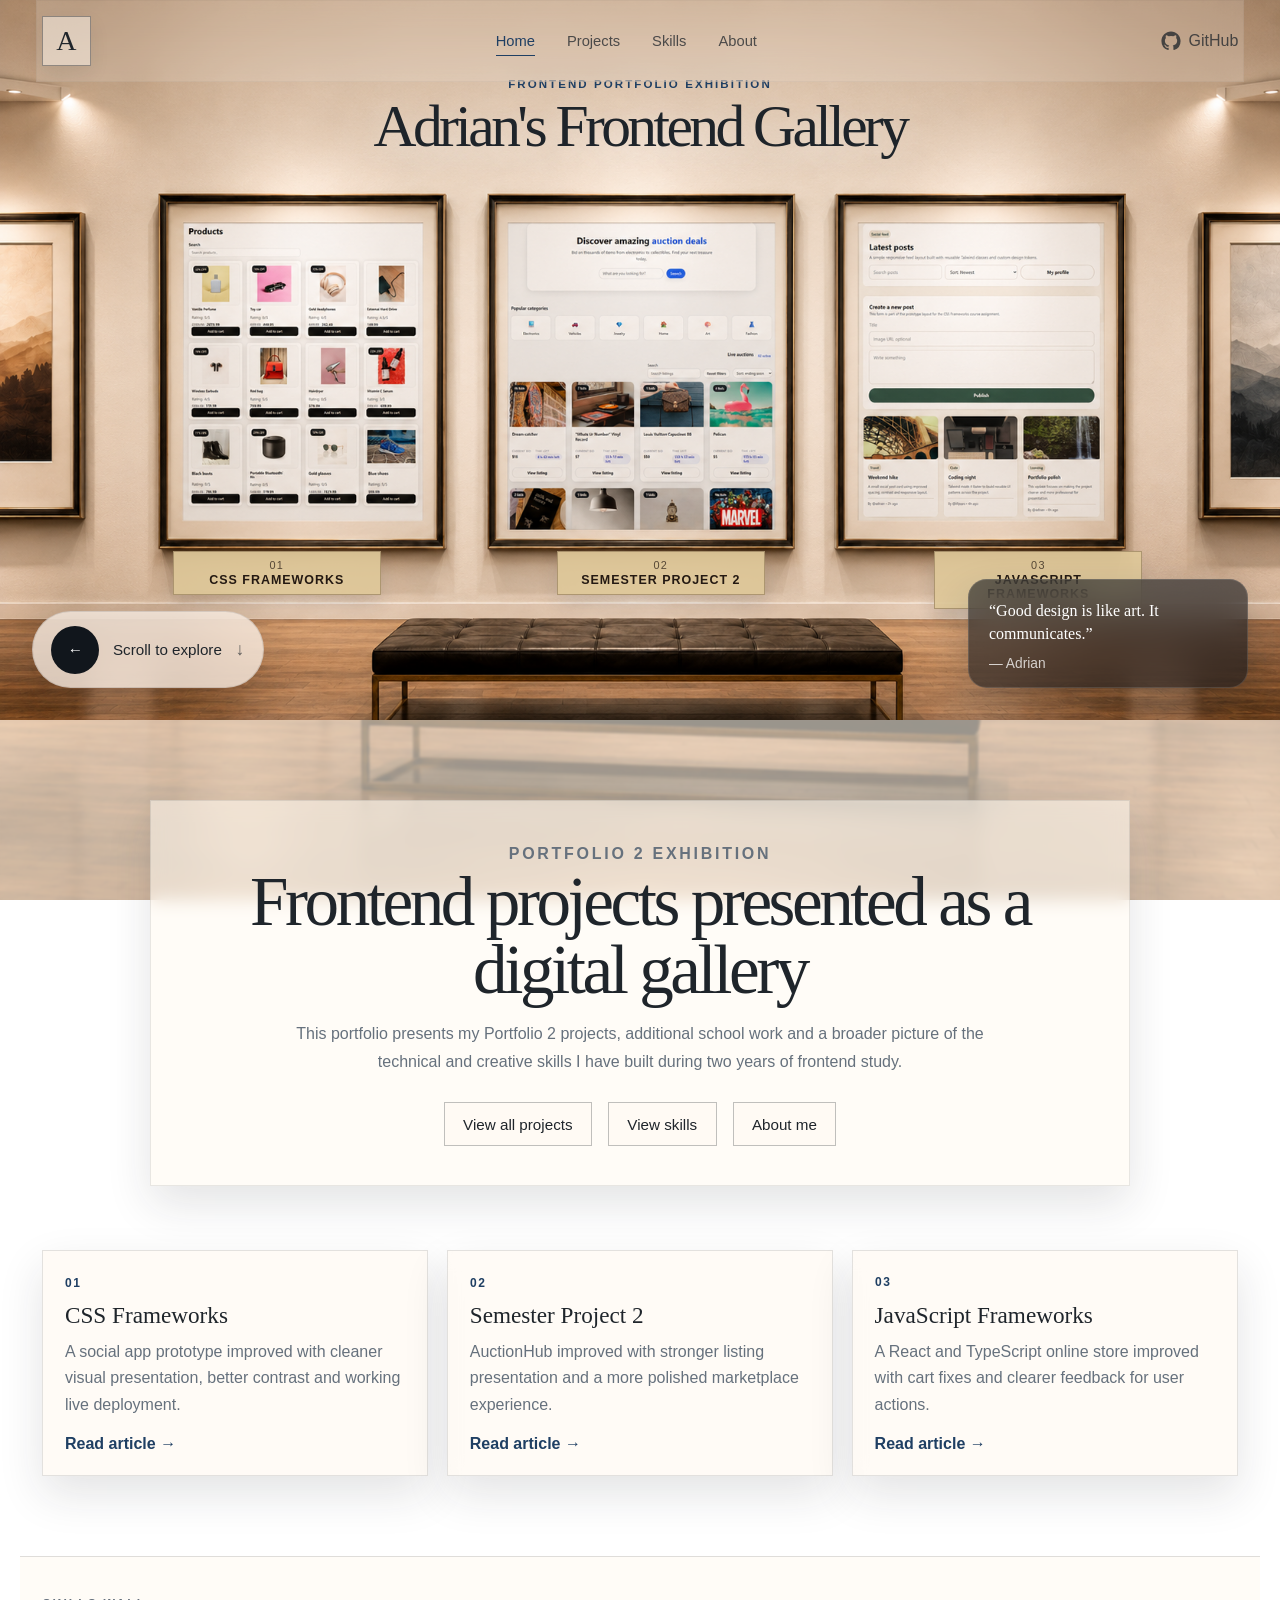
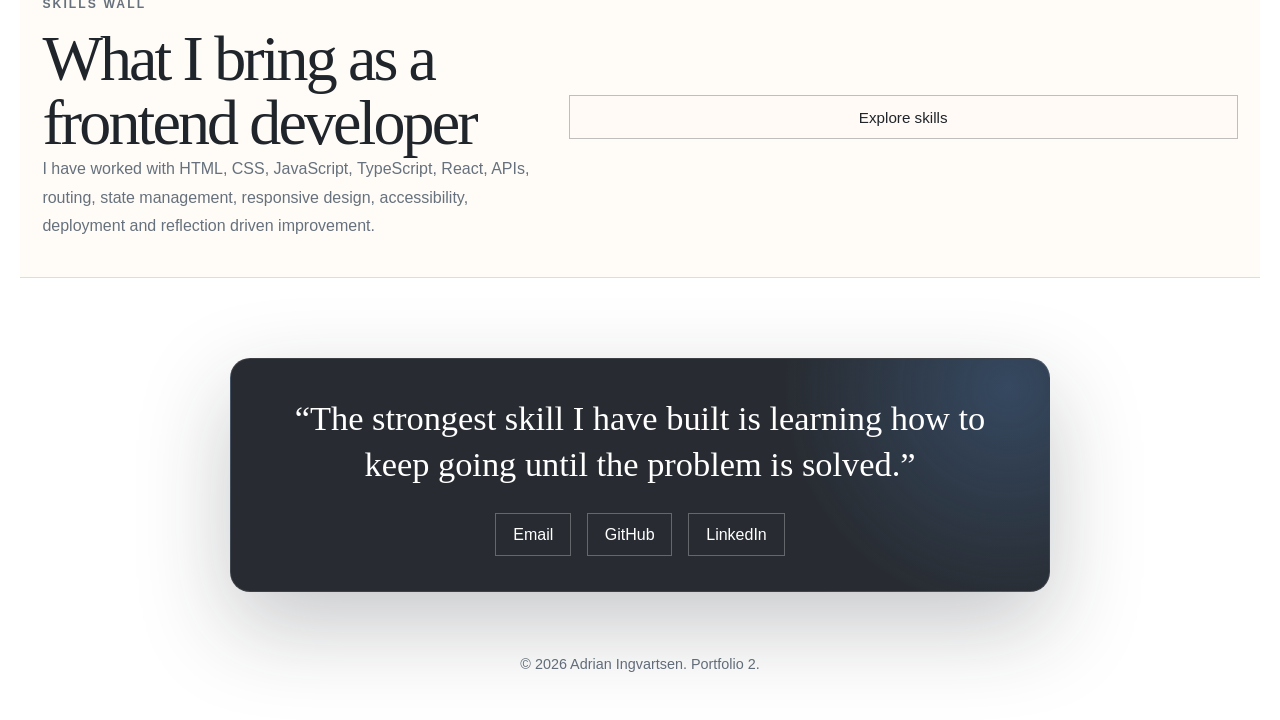
==== commit 97127fdc: "Update index.html with new project sections" ====
--- a/index.html
+++ b/index.html
@@ -33,13 +33,27 @@
         >
 
         <a href="css-frameworks.html" class="hero-click hero-click-css" aria-label="Open CSS Frameworks project"></a>
-        <a href="semester-project-2.html" class="hero-click hero-click-js" aria-label="Open Semester Project 2 project"></a>
-        <a href="javascript-frameworks.html" class="hero-click hero-click-sp2" aria-label="Open JavaScript Frameworks project"></a>
+        <a href="semester-project-2.html" class="hero-click hero-click-sp2" aria-label="Open Semester Project 2 project"></a>
+        <a href="javascript-frameworks.html" class="hero-click hero-click-js" aria-label="Open JavaScript Frameworks project"></a>
 
         <div class="hero-title-card">
           <p>Frontend portfolio exhibition</p>
           <h1>Adrian's Frontend Gallery</h1>
-          <span>Explore curated frontend projects, presented as framed digital work.</span>
+        </div>
+
+        <div class="hero-frame-label hero-label-css">
+          <span>01</span>
+          <strong>CSS Frameworks</strong>
+        </div>
+
+        <div class="hero-frame-label hero-label-sp2">
+          <span>02</span>
+          <strong>Semester Project 2</strong>
+        </div>
+
+        <div class="hero-frame-label hero-label-js">
+          <span>03</span>
+          <strong>JavaScript Frameworks</strong>
         </div>
 
         <a href="#after-hero" class="hero-scroll-pill">
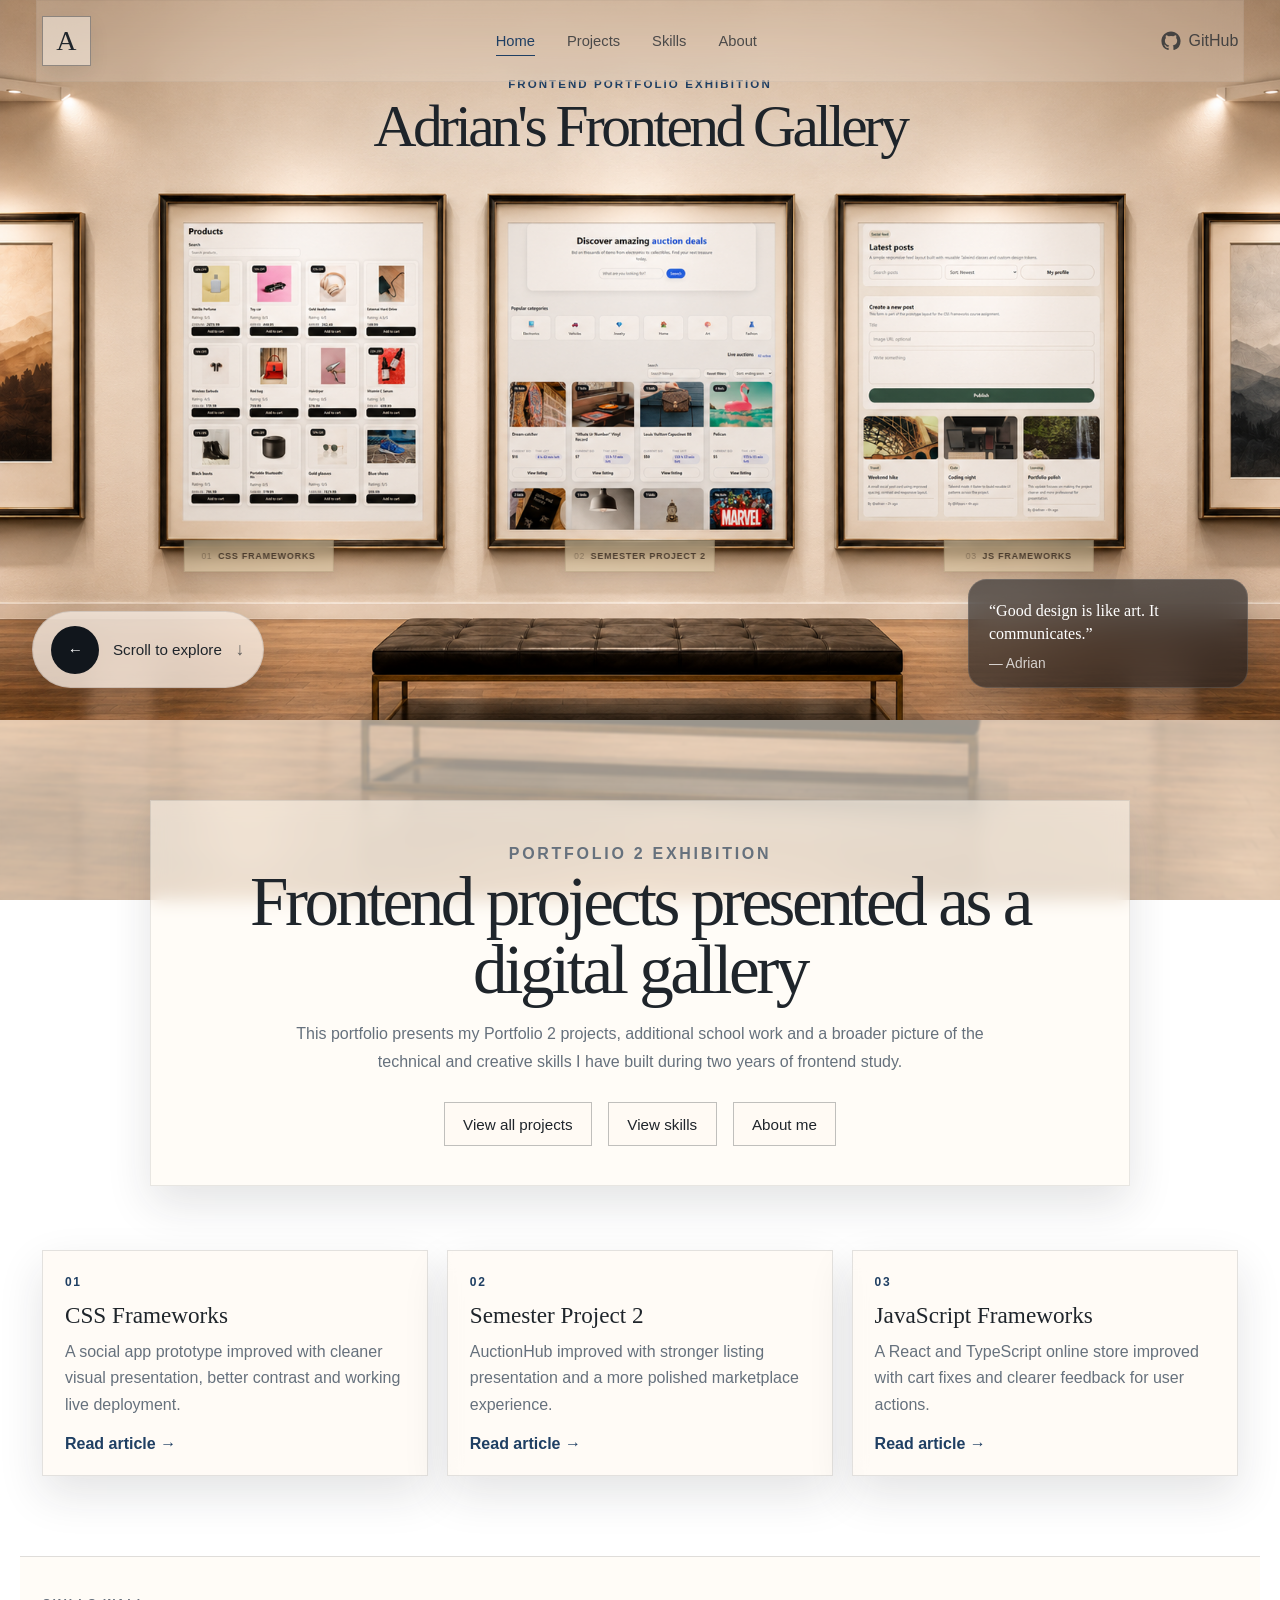
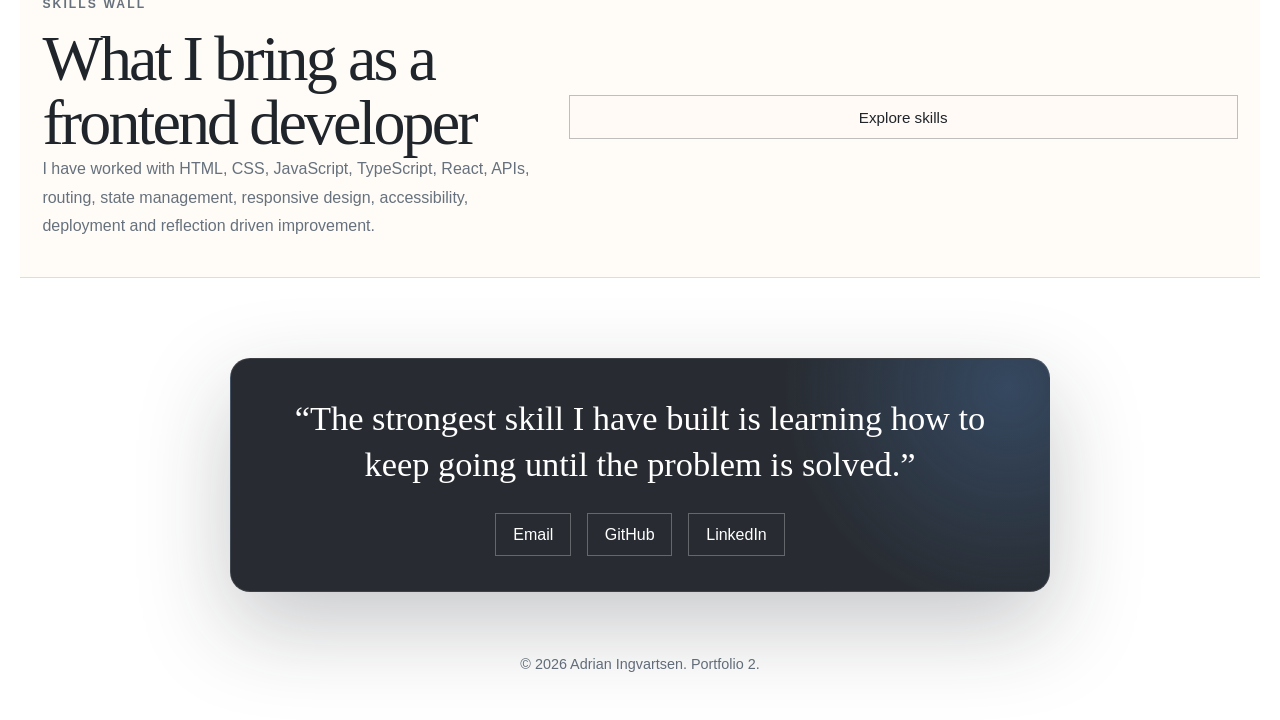
==== commit bfe0bef8: "Update index.html" ====
--- a/index.html
+++ b/index.html
@@ -53,7 +53,7 @@
 
         <div class="hero-frame-label hero-label-js">
           <span>03</span>
-          <strong>JavaScript Frameworks</strong>
+          <strong>JS Frameworks</strong>
         </div>
 
         <a href="#after-hero" class="hero-scroll-pill">
--- a/styles.css
+++ b/styles.css
@@ -1,9 +1,7 @@
 :root {
   --wall: #eee4d6;
   --wall-light: #fbf6ee;
-  --wall-dark: #d6c7b5;
   --paper: #f8f1e7;
-  --paper-soft: rgba(255, 249, 241, 0.68);
   --text: #1f252b;
   --muted: #66717d;
   --accent: #1f3f63;
@@ -180,8 +178,7 @@
 
 .hero-scene {
   position: relative;
-  min-height: auto;
-  background: #eee4d6;
+  background: var(--wall);
   overflow: hidden;
 }
 
@@ -190,7 +187,7 @@
   width: 100vw;
   margin-left: calc(50% - 50vw);
   overflow: hidden;
-  background: #eee4d6;
+  background: var(--wall);
 }
 
 .hero-gallery-image {
@@ -204,10 +201,10 @@
   position: absolute;
   left: 50%;
   top: 10.8%;
+  z-index: 12;
   width: min(92vw, 900px);
   transform: translateX(-50%);
   text-align: center;
-  z-index: 12;
 }
 
 .hero-title-card p {
@@ -228,10 +225,6 @@
   line-height: 0.92;
   letter-spacing: -0.06em;
   text-shadow: 0 8px 28px rgba(255, 255, 255, 0.52);
-}
-
-.hero-title-card span {
-  display: none;
 }
 
 .hero-click {
@@ -264,14 +257,14 @@
   height: 47.4%;
 }
 
-.hero-click-js {
+.hero-click-sp2 {
   left: 36.5%;
   top: 29.2%;
   width: 27.2%;
   height: 47.4%;
 }
 
-.hero-click-sp2 {
+.hero-click-js {
   left: 67.4%;
   top: 29.2%;
   width: 25.8%;
@@ -281,45 +274,54 @@
 .hero-frame-label {
   position: absolute;
   z-index: 19;
-  width: 13rem;
-  padding: 0.45rem 0.7rem;
+  width: 9.4rem;
+  height: 2.05rem;
+  display: flex;
+  align-items: center;
+  justify-content: center;
+  gap: 0.35rem;
   text-align: center;
-  color: #241912;
-  background: rgba(223, 200, 154, 0.92);
-  border: 1px solid rgba(70, 49, 25, 0.32);
-  box-shadow: 0 10px 20px rgba(31, 37, 43, 0.14);
+  color: rgba(36, 25, 18, 0.72);
+  background: rgba(238, 224, 190, 0.46);
+  border: 1px solid rgba(70, 49, 25, 0.14);
+  box-shadow: 0 6px 14px rgba(31, 37, 43, 0.06);
   font-family: var(--sans);
   pointer-events: none;
+  backdrop-filter: blur(4px);
 }
 
 .hero-frame-label span {
-  display: block;
-  margin-bottom: 0.12rem;
-  font-size: 0.68rem;
-  letter-spacing: 0.12em;
-  opacity: 0.72;
+  display: inline-block;
+  font-size: 0.52rem;
+  letter-spacing: 0.1em;
+  opacity: 0.48;
 }
 
 .hero-frame-label strong {
-  display: block;
-  font-size: 0.78rem;
-  letter-spacing: 0.08em;
+  display: inline-block;
+  font-size: 0.56rem;
+  font-weight: 700;
+  letter-spacing: 0.085em;
   text-transform: uppercase;
+  white-space: nowrap;
 }
 
 .hero-label-css {
-  left: 13.5%;
-  top: 76.5%;
+  left: 20.2%;
+  top: 74.9%;
+  transform: translateX(-50%);
 }
 
 .hero-label-sp2 {
-  left: 43.5%;
-  top: 76.5%;
+  left: 50%;
+  top: 74.9%;
+  transform: translateX(-50%);
 }
 
 .hero-label-js {
-  left: 73%;
-  top: 76.5%;
+  left: 79.6%;
+  top: 74.9%;
+  transform: translateX(-50%);
 }
 
 .hero-scroll-pill {
@@ -979,7 +981,9 @@
     transform: translateX(-17%);
   }
 
-  .hero-title-card {
+  .hero-title-card,
+  .hero-frame-label,
+  .hero-quote-card {
     display: none;
   }
 
@@ -996,23 +1000,18 @@
     height: 43%;
   }
 
-  .hero-click-js {
+  .hero-click-sp2 {
     left: 34%;
     top: 24%;
     width: 33%;
     height: 43%;
   }
 
-  .hero-click-sp2 {
+  .hero-click-js {
     left: 67%;
     top: 24%;
     width: 33%;
     height: 43%;
-  }
-
-  .hero-frame-label,
-  .hero-quote-card {
-    display: none;
   }
 
   .hero-scroll-pill {
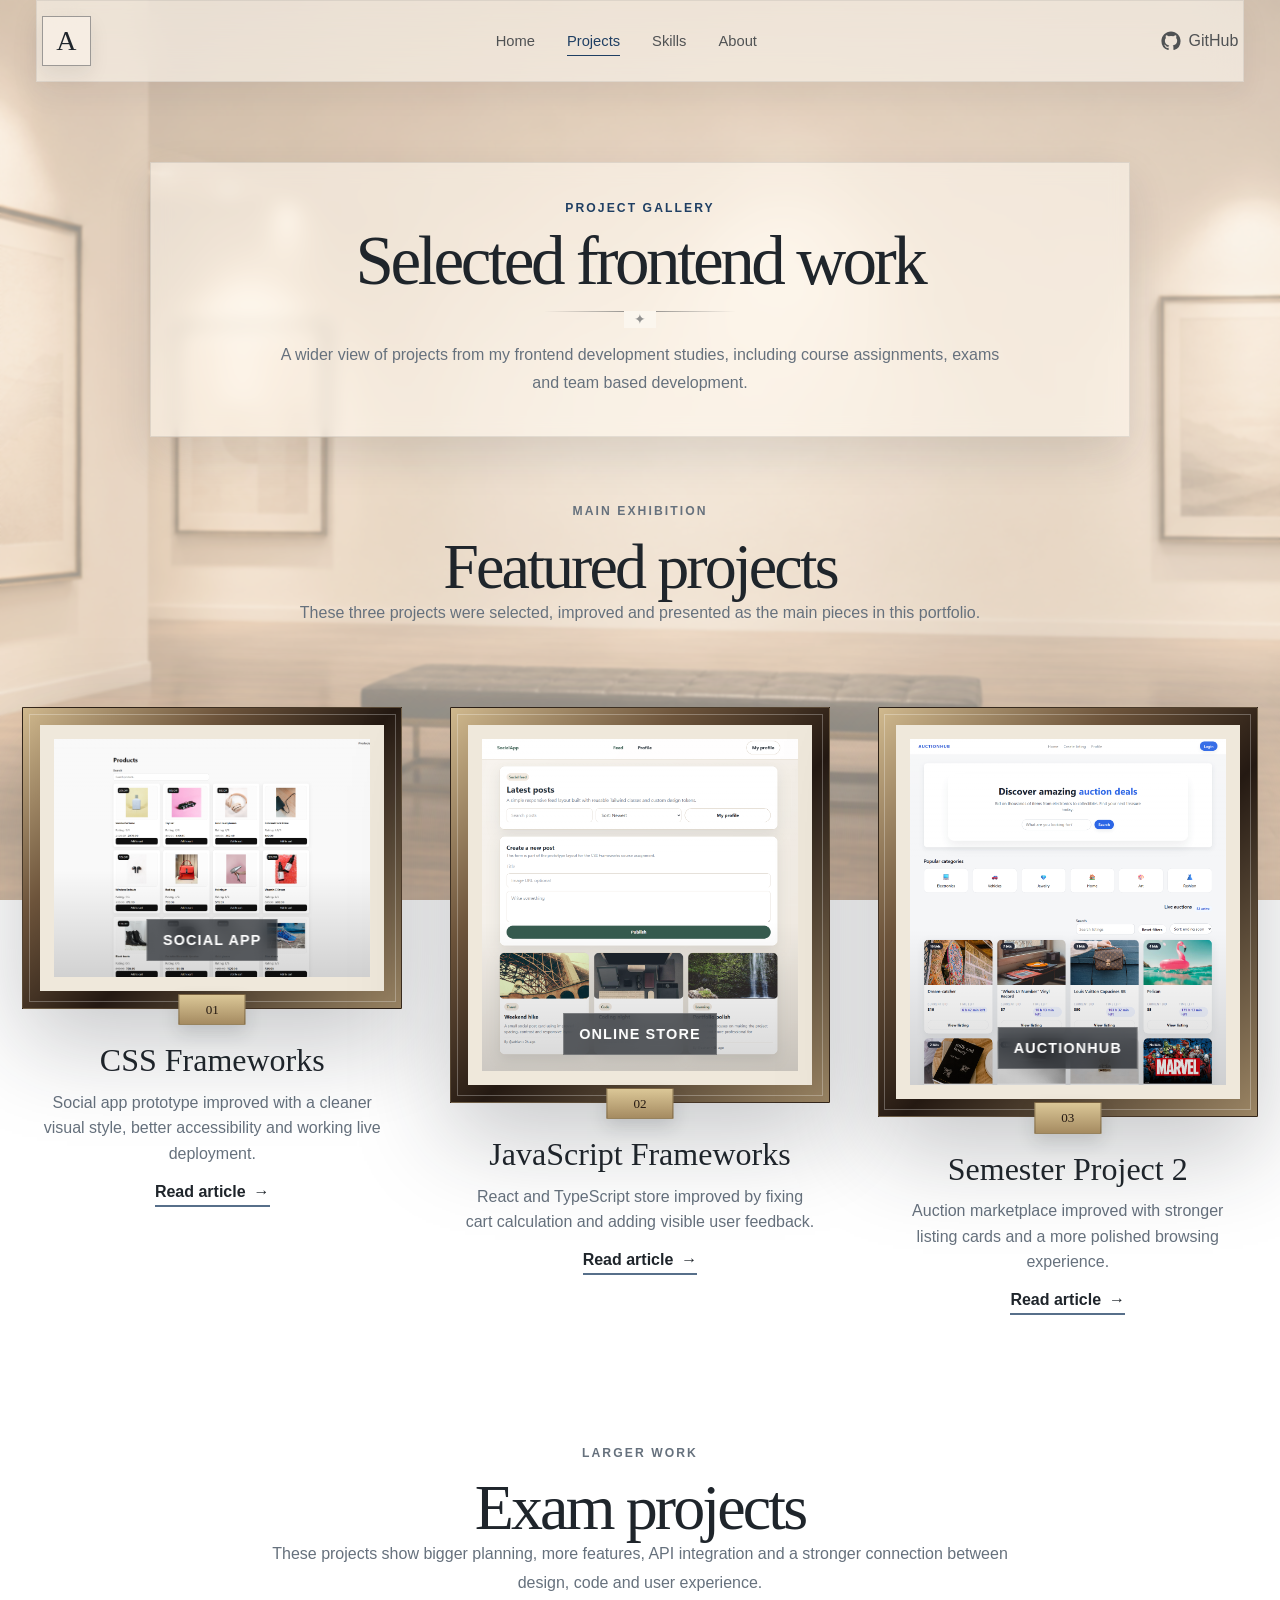
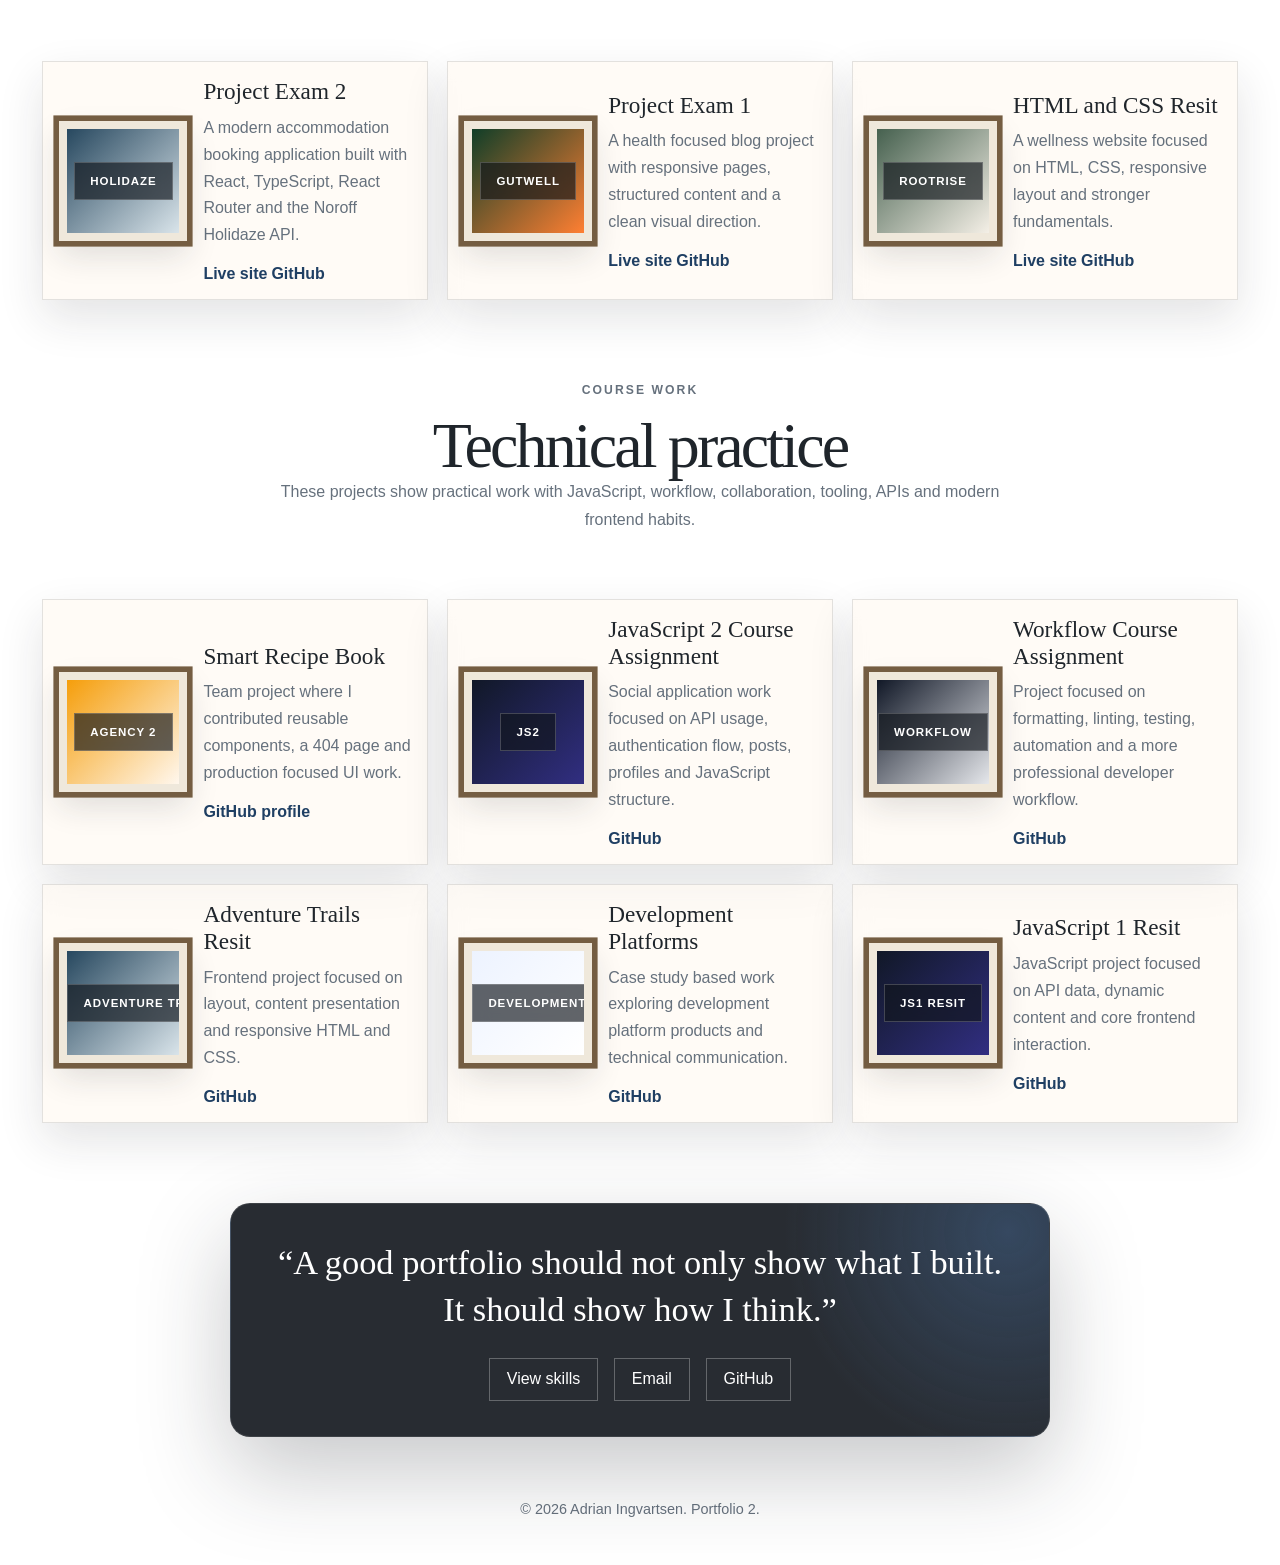
==== commit e6d51b4a: "Revise index.html for SEO and content structure Updated the title and meta description for better SE" ====
--- a/index.html
+++ b/index.html
@@ -3,17 +3,17 @@
 <head>
   <meta charset="UTF-8">
   <meta name="viewport" content="width=device-width, initial-scale=1.0">
-  <title>Adrian's Frontend Gallery | Portfolio</title>
-  <meta name="description" content="A gallery style frontend portfolio for Adrian Ingvartsen.">
+  <title>Projects | Adrian's Frontend Gallery</title>
+  <meta name="description" content="A full gallery of frontend projects by Adrian Ingvartsen, including Portfolio 2 projects, exams and course assignments.">
   <link rel="stylesheet" href="styles.css">
 </head>
 <body>
-  <header class="site-header hero-header">
+  <header class="site-header">
     <a href="index.html" class="monogram" aria-label="Home">A</a>
 
     <nav class="main-nav" aria-label="Main navigation">
-      <a href="index.html" class="active">Home</a>
-      <a href="projects.html">Projects</a>
+      <a href="index.html">Home</a>
+      <a href="projects.html" class="active">Projects</a>
       <a href="skills.html">Skills</a>
       <a href="about.html">About</a>
     </nav>
@@ -24,109 +24,228 @@
   </header>
 
   <main>
-    <section class="hero-scene" aria-label="Adrian's Frontend Gallery hero section">
-      <div class="hero-image-stage">
-        <img
-          src="thumbnails/gallery-hero-final.png"
-          alt="Adrian's Frontend Gallery with three framed project screenshots"
-          class="hero-gallery-image"
-        >
-
-        <a href="css-frameworks.html" class="hero-click hero-click-css" aria-label="Open CSS Frameworks project"></a>
-        <a href="semester-project-2.html" class="hero-click hero-click-sp2" aria-label="Open Semester Project 2 project"></a>
-        <a href="javascript-frameworks.html" class="hero-click hero-click-js" aria-label="Open JavaScript Frameworks project"></a>
-
-        <div class="hero-title-card">
-          <p>Frontend portfolio exhibition</p>
-          <h1>Adrian's Frontend Gallery</h1>
+    <section class="article-hero">
+      <p class="eyebrow">Project gallery</p>
+      <h1>Selected frontend work</h1>
+      <div class="divider" aria-hidden="true"></div>
+      <p class="article-lead">
+        A wider view of projects from my frontend development studies, including course assignments, exams and team based development.
+      </p>
+    </section>
+
+    <section class="gallery-wall" aria-labelledby="portfolio-two-title">
+      <div class="section-heading">
+        <p class="eyebrow">Main exhibition</p>
+        <h2 id="portfolio-two-title">Featured projects</h2>
+        <p>
+          These three projects were selected, improved and presented as the main pieces in this portfolio.
+        </p>
+      </div>
+
+      <article class="gallery-piece featured-piece">
+        <a href="css-frameworks.html" class="frame-link">
+          <div class="frame">
+            <div class="artwork artwork-image">
+              <img src="thumbnails/css-frameworks.png.png" alt="Screenshot of the CSS Frameworks Social App project">
+              <span class="artwork-label">Social App</span>
+            </div>
+            <span class="plaque">01</span>
+          </div>
+        </a>
+        <div class="piece-info">
+          <h3>CSS Frameworks</h3>
+          <p>Social app prototype improved with a cleaner visual style, better accessibility and working live deployment.</p>
+          <a href="css-frameworks.html" class="view-link">Read article <span aria-hidden="true">→</span></a>
         </div>
-
-        <div class="hero-frame-label hero-label-css">
-          <span>01</span>
-          <strong>CSS Frameworks</strong>
+      </article>
+
+      <article class="gallery-piece featured-piece">
+        <a href="javascript-frameworks.html" class="frame-link">
+          <div class="frame">
+            <div class="artwork artwork-image">
+              <img src="thumbnails/js-frameworks.png.png" alt="Screenshot of the JavaScript Frameworks online store project">
+              <span class="artwork-label">Online Store</span>
+            </div>
+            <span class="plaque">02</span>
+          </div>
+        </a>
+        <div class="piece-info">
+          <h3>JavaScript Frameworks</h3>
+          <p>React and TypeScript store improved by fixing cart calculation and adding visible user feedback.</p>
+          <a href="javascript-frameworks.html" class="view-link">Read article <span aria-hidden="true">→</span></a>
         </div>
-
-        <div class="hero-frame-label hero-label-sp2">
-          <span>02</span>
-          <strong>Semester Project 2</strong>
+      </article>
+
+      <article class="gallery-piece featured-piece">
+        <a href="semester-project-2.html" class="frame-link">
+          <div class="frame">
+            <div class="artwork artwork-image">
+              <img src="thumbnails/semester-project-2.png.png" alt="Screenshot of the AuctionHub Semester Project 2 project">
+              <span class="artwork-label">AuctionHub</span>
+            </div>
+            <span class="plaque">03</span>
+          </div>
+        </a>
+        <div class="piece-info">
+          <h3>Semester Project 2</h3>
+          <p>Auction marketplace improved with stronger listing cards and a more polished browsing experience.</p>
+          <a href="semester-project-2.html" class="view-link">Read article <span aria-hidden="true">→</span></a>
         </div>
-
-        <div class="hero-frame-label hero-label-js">
-          <span>03</span>
-          <strong>JS Frameworks</strong>
-        </div>
-
-        <a href="#after-hero" class="hero-scroll-pill">
-          <span class="hero-scroll-circle">←</span>
-          <span>Scroll to explore</span>
-          <span class="hero-scroll-arrow">↓</span>
-        </a>
-
-        <aside class="hero-quote-card" aria-label="Design quote">
-          <p>“Good design is like art. It communicates.”</p>
-          <span>— Adrian</span>
-        </aside>
-      </div>
-    </section>
-
-    <section class="home-intro-panel" id="after-hero">
-      <p class="eyebrow">Portfolio 2 exhibition</p>
-      <h1>Frontend projects presented as a digital gallery</h1>
-      <p>
-        This portfolio presents my Portfolio 2 projects, additional school work and a broader picture of the technical and creative skills I have built during two years of frontend study.
-      </p>
-
-      <div class="home-intro-actions">
-        <a href="projects.html" class="museum-button">View all projects</a>
-        <a href="skills.html" class="museum-button">View skills</a>
-        <a href="about.html" class="museum-button">About me</a>
-      </div>
-    </section>
-
-    <section class="home-showcase-grid">
-      <article>
-        <span>01</span>
-        <h2>CSS Frameworks</h2>
-        <p>A social app prototype improved with cleaner visual presentation, better contrast and working live deployment.</p>
-        <a href="css-frameworks.html">Read article →</a>
       </article>
-
-      <article>
-        <span>02</span>
-        <h2>Semester Project 2</h2>
-        <p>AuctionHub improved with stronger listing presentation and a more polished marketplace experience.</p>
-        <a href="semester-project-2.html">Read article →</a>
-      </article>
-
-      <article>
-        <span>03</span>
-        <h2>JavaScript Frameworks</h2>
-        <p>A React and TypeScript online store improved with cart fixes and clearer feedback for user actions.</p>
-        <a href="javascript-frameworks.html">Read article →</a>
-      </article>
-    </section>
-
-    <section class="home-skills-preview">
-      <div>
-        <p class="eyebrow">Skills wall</p>
-        <h2>What I bring as a frontend developer</h2>
+    </section>
+
+    <section class="extended-gallery" aria-labelledby="exam-title">
+      <div class="section-heading">
+        <p class="eyebrow">Larger work</p>
+        <h2 id="exam-title">Exam projects</h2>
         <p>
-          I have worked with HTML, CSS, JavaScript, TypeScript, React, APIs, routing, state management, responsive design, accessibility, deployment and reflection driven improvement.
+          These projects show bigger planning, more features, API integration and a stronger connection between design, code and user experience.
         </p>
       </div>
 
-      <a href="skills.html" class="museum-button">Explore skills</a>
+      <div class="small-gallery-grid">
+        <article class="small-piece">
+          <div class="small-frame artwork-holidaze">
+            <span>Holidaze</span>
+          </div>
+          <div>
+            <h3>Project Exam 2</h3>
+            <p>A modern accommodation booking application built with React, TypeScript, React Router and the Noroff Holidaze API.</p>
+            <div class="mini-links">
+              <a href="https://holidaze-adrian-pe2.netlify.app/" target="_blank" rel="noopener">Live site</a>
+              <a href="https://github.com/adring93/project-exam-2-holidaze" target="_blank" rel="noopener">GitHub</a>
+            </div>
+          </div>
+        </article>
+
+        <article class="small-piece">
+          <div class="small-frame artwork-gutwell">
+            <span>GutWell</span>
+          </div>
+          <div>
+            <h3>Project Exam 1</h3>
+            <p>A health focused blog project with responsive pages, structured content and a clean visual direction.</p>
+            <div class="mini-links">
+              <a href="https://gutwell.netlify.app/" target="_blank" rel="noopener">Live site</a>
+              <a href="https://github.com/NoroffFEU/FED1-PE1-adring93" target="_blank" rel="noopener">GitHub</a>
+            </div>
+          </div>
+        </article>
+
+        <article class="small-piece">
+          <div class="small-frame artwork-rootrise">
+            <span>RootRise</span>
+          </div>
+          <div>
+            <h3>HTML and CSS Resit</h3>
+            <p>A wellness website focused on HTML, CSS, responsive layout and stronger fundamentals.</p>
+            <div class="mini-links">
+              <a href="https://adring93.github.io/html-css-resit-AdrianIngvartsen" target="_blank" rel="noopener">Live site</a>
+              <a href="https://github.com/adring93/html-css-resit-AdrianIngvartsen" target="_blank" rel="noopener">GitHub</a>
+            </div>
+          </div>
+        </article>
+      </div>
+    </section>
+
+    <section class="extended-gallery" aria-labelledby="course-title">
+      <div class="section-heading">
+        <p class="eyebrow">Course work</p>
+        <h2 id="course-title">Technical practice</h2>
+        <p>
+          These projects show practical work with JavaScript, workflow, collaboration, tooling, APIs and modern frontend habits.
+        </p>
+      </div>
+
+      <div class="small-gallery-grid">
+        <article class="small-piece">
+          <div class="small-frame artwork-agency">
+            <span>Agency 2</span>
+          </div>
+          <div>
+            <h3>Smart Recipe Book</h3>
+            <p>Team project where I contributed reusable components, a 404 page and production focused UI work.</p>
+            <div class="mini-links">
+              <a href="https://github.com/adring93" target="_blank" rel="noopener">GitHub profile</a>
+            </div>
+          </div>
+        </article>
+
+        <article class="small-piece">
+          <div class="small-frame artwork-js2">
+            <span>JS2</span>
+          </div>
+          <div>
+            <h3>JavaScript 2 Course Assignment</h3>
+            <p>Social application work focused on API usage, authentication flow, posts, profiles and JavaScript structure.</p>
+            <div class="mini-links">
+              <a href="https://github.com/adring93/js2-course-assignment" target="_blank" rel="noopener">GitHub</a>
+            </div>
+          </div>
+        </article>
+
+        <article class="small-piece">
+          <div class="small-frame artwork-workflow">
+            <span>Workflow</span>
+          </div>
+          <div>
+            <h3>Workflow Course Assignment</h3>
+            <p>Project focused on formatting, linting, testing, automation and a more professional developer workflow.</p>
+            <div class="mini-links">
+              <a href="https://github.com/adring93/workflow-repo-ca" target="_blank" rel="noopener">GitHub</a>
+            </div>
+          </div>
+        </article>
+
+        <article class="small-piece">
+          <div class="small-frame artwork-css">
+            <span>Adventure Trails</span>
+          </div>
+          <div>
+            <h3>Adventure Trails Resit</h3>
+            <p>Frontend project focused on layout, content presentation and responsive HTML and CSS.</p>
+            <div class="mini-links">
+              <a href="https://github.com/adring93/adventure-trails-hikes-resit" target="_blank" rel="noopener">GitHub</a>
+            </div>
+          </div>
+        </article>
+
+        <article class="small-piece">
+          <div class="small-frame artwork-sp2">
+            <span>Development Platforms</span>
+          </div>
+          <div>
+            <h3>Development Platforms</h3>
+            <p>Case study based work exploring development platform products and technical communication.</p>
+            <div class="mini-links">
+              <a href="https://github.com/adring93/development-platforms-ca" target="_blank" rel="noopener">GitHub</a>
+            </div>
+          </div>
+        </article>
+
+        <article class="small-piece">
+          <div class="small-frame artwork-js">
+            <span>JS1 Resit</span>
+          </div>
+          <div>
+            <h3>JavaScript 1 Resit</h3>
+            <p>JavaScript project focused on API data, dynamic content and core frontend interaction.</p>
+            <div class="mini-links">
+              <a href="https://github.com/adring93/js1-resit-adrian" target="_blank" rel="noopener">GitHub</a>
+            </div>
+          </div>
+        </article>
+      </div>
     </section>
 
     <section class="contact-card">
       <blockquote>
-        “The strongest skill I have built is learning how to keep going until the problem is solved.”
+        “A good portfolio should not only show what I built. It should show how I think.”
       </blockquote>
-
       <div class="contact-links">
+        <a href="skills.html">View skills</a>
         <a href="mailto:adring03472@stud.noroff.no">Email</a>
         <a href="https://github.com/adring93" target="_blank" rel="noopener">GitHub</a>
-        <a href="https://www.linkedin.com/in/adrian-i-414278358/" target="_blank" rel="noopener">LinkedIn</a>
       </div>
     </section>
   </main>
--- a/styles.css
+++ b/styles.css
@@ -274,17 +274,17 @@
 .hero-frame-label {
   position: absolute;
   z-index: 19;
-  width: 9.4rem;
-  height: 2.05rem;
+  width: 8.7rem;
+  height: 1.65rem;
   display: flex;
   align-items: center;
   justify-content: center;
-  gap: 0.35rem;
+  gap: 0.3rem;
   text-align: center;
   color: rgba(36, 25, 18, 0.72);
-  background: rgba(238, 224, 190, 0.46);
-  border: 1px solid rgba(70, 49, 25, 0.14);
-  box-shadow: 0 6px 14px rgba(31, 37, 43, 0.06);
+  background: rgba(238, 224, 190, 0.5);
+  border: 1px solid rgba(70, 49, 25, 0.12);
+  box-shadow: 0 5px 12px rgba(31, 37, 43, 0.05);
   font-family: var(--sans);
   pointer-events: none;
   backdrop-filter: blur(4px);
@@ -292,35 +292,35 @@
 
 .hero-frame-label span {
   display: inline-block;
-  font-size: 0.52rem;
+  font-size: 0.48rem;
   letter-spacing: 0.1em;
-  opacity: 0.48;
+  opacity: 0.45;
 }
 
 .hero-frame-label strong {
   display: inline-block;
-  font-size: 0.56rem;
+  font-size: 0.52rem;
   font-weight: 700;
-  letter-spacing: 0.085em;
+  letter-spacing: 0.08em;
   text-transform: uppercase;
   white-space: nowrap;
 }
 
 .hero-label-css {
-  left: 20.2%;
-  top: 74.9%;
+  left: 22.55%;
+  top: 76.65%;
   transform: translateX(-50%);
 }
 
 .hero-label-sp2 {
   left: 50%;
-  top: 74.9%;
+  top: 76.65%;
   transform: translateX(-50%);
 }
 
 .hero-label-js {
-  left: 79.6%;
-  top: 74.9%;
+  left: 78.9%;
+  top: 76.65%;
   transform: translateX(-50%);
 }
 
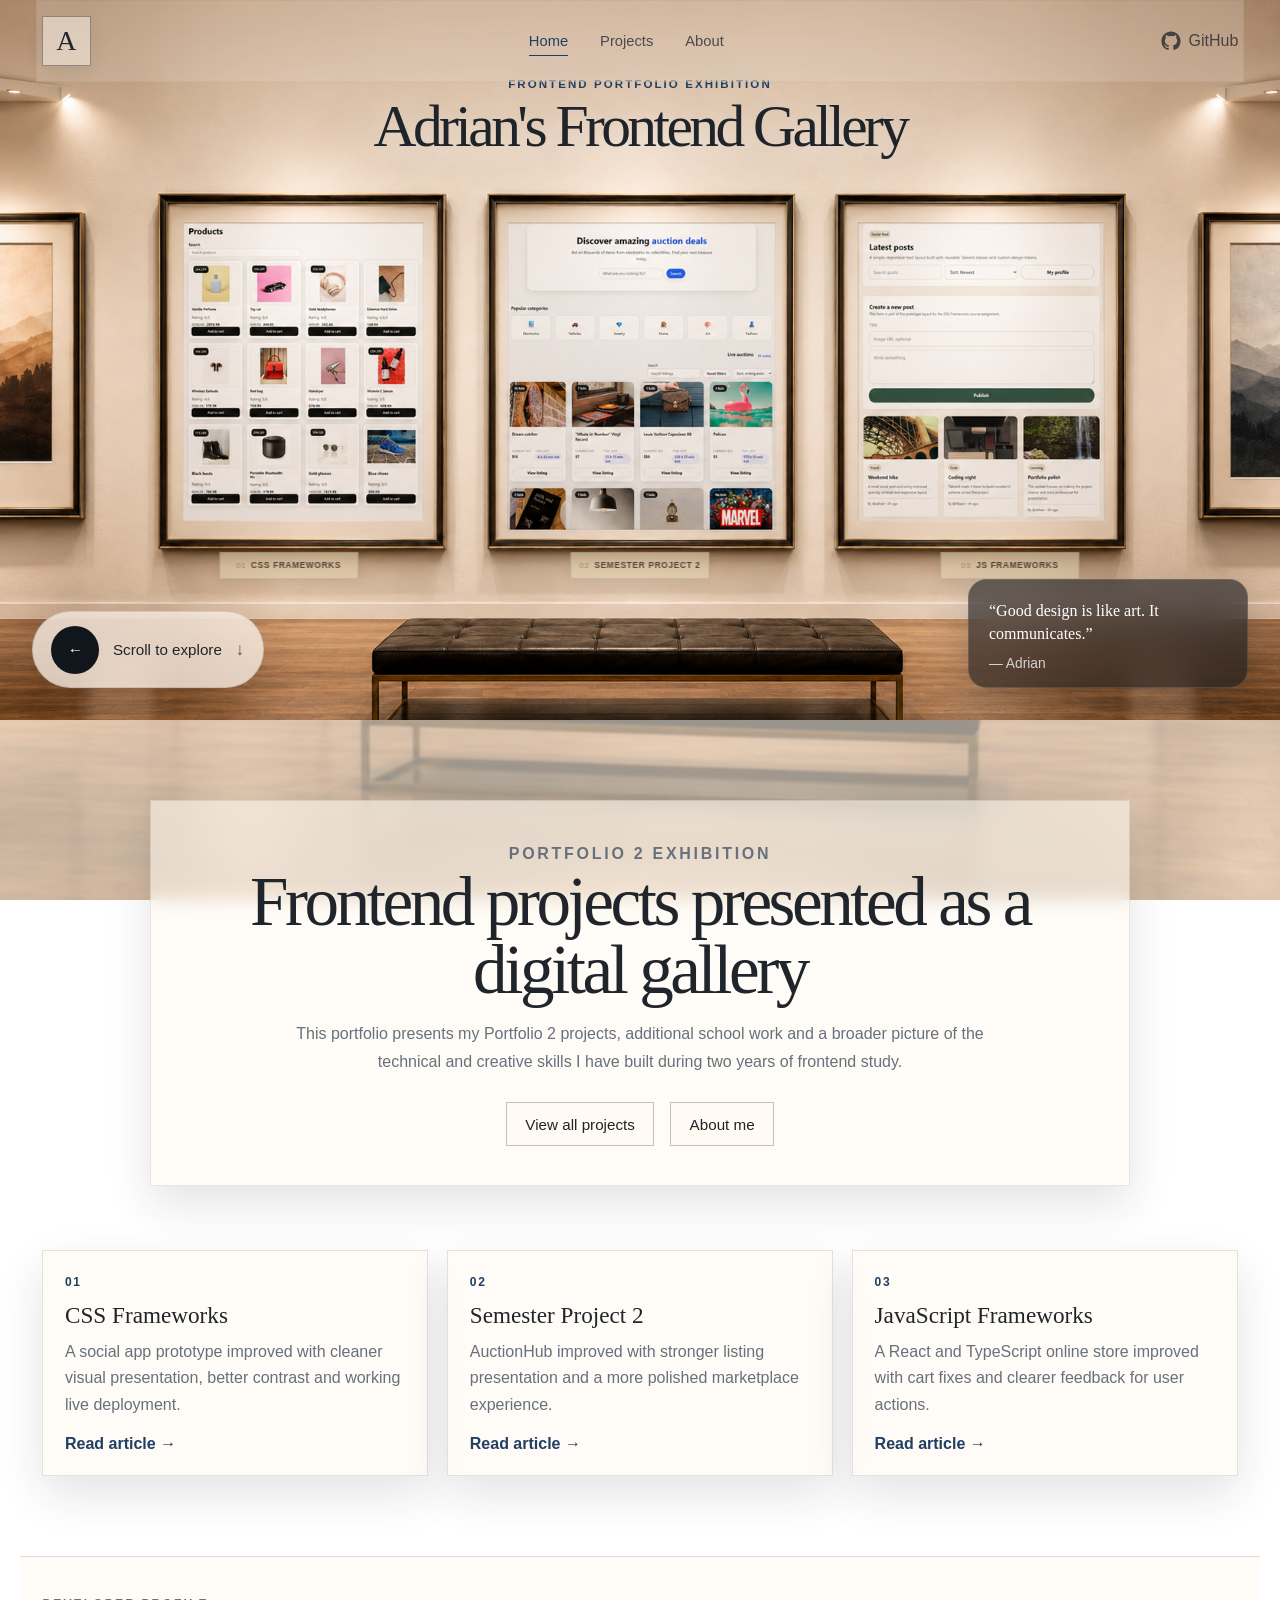
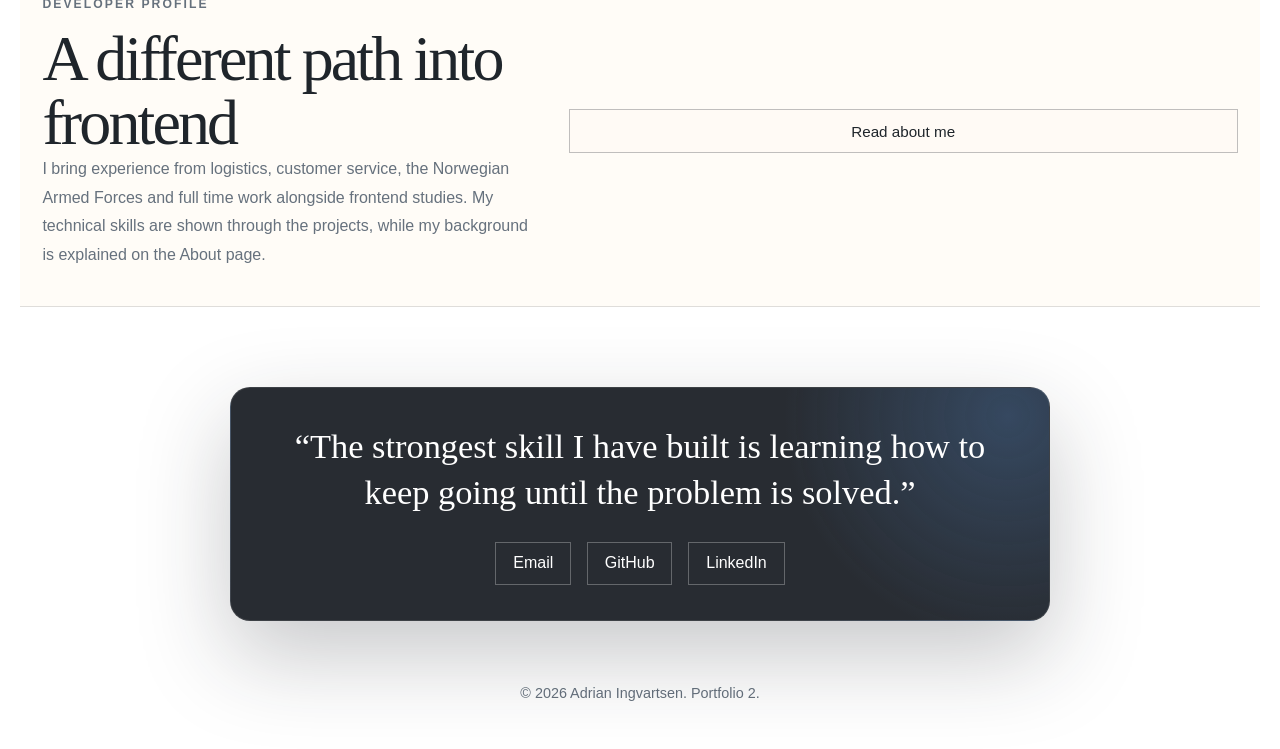
==== commit bcd5814f: "Revise title and meta description in index.html Updated the title and description meta tags for bett" ====
--- a/index.html
+++ b/index.html
@@ -3,18 +3,17 @@
 <head>
   <meta charset="UTF-8">
   <meta name="viewport" content="width=device-width, initial-scale=1.0">
-  <title>Projects | Adrian's Frontend Gallery</title>
-  <meta name="description" content="A full gallery of frontend projects by Adrian Ingvartsen, including Portfolio 2 projects, exams and course assignments.">
+  <title>Adrian's Frontend Gallery | Portfolio</title>
+  <meta name="description" content="A gallery style frontend portfolio for Adrian Ingvartsen.">
   <link rel="stylesheet" href="styles.css">
 </head>
 <body>
-  <header class="site-header">
+  <header class="site-header hero-header">
     <a href="index.html" class="monogram" aria-label="Home">A</a>
 
     <nav class="main-nav" aria-label="Main navigation">
-      <a href="index.html">Home</a>
-      <a href="projects.html" class="active">Projects</a>
-      <a href="skills.html">Skills</a>
+      <a href="index.html" class="active">Home</a>
+      <a href="projects.html">Projects</a>
       <a href="about.html">About</a>
     </nav>
 
@@ -24,228 +23,108 @@
   </header>
 
   <main>
-    <section class="article-hero">
-      <p class="eyebrow">Project gallery</p>
-      <h1>Selected frontend work</h1>
-      <div class="divider" aria-hidden="true"></div>
-      <p class="article-lead">
-        A wider view of projects from my frontend development studies, including course assignments, exams and team based development.
-      </p>
+    <section class="hero-scene" aria-label="Adrian's Frontend Gallery hero section">
+      <div class="hero-image-stage">
+        <img
+          src="thumbnails/gallery-hero-final.png"
+          alt="Adrian's Frontend Gallery with three framed project screenshots"
+          class="hero-gallery-image"
+        >
+
+        <a href="css-frameworks.html" class="hero-click hero-click-css" aria-label="Open CSS Frameworks project"></a>
+        <a href="semester-project-2.html" class="hero-click hero-click-sp2" aria-label="Open Semester Project 2 project"></a>
+        <a href="javascript-frameworks.html" class="hero-click hero-click-js" aria-label="Open JavaScript Frameworks project"></a>
+
+        <div class="hero-title-card">
+          <p>Frontend portfolio exhibition</p>
+          <h1>Adrian's Frontend Gallery</h1>
+        </div>
+
+        <div class="hero-frame-label hero-label-css">
+          <span>01</span>
+          <strong>CSS Frameworks</strong>
+        </div>
+
+        <div class="hero-frame-label hero-label-sp2">
+          <span>02</span>
+          <strong>Semester Project 2</strong>
+        </div>
+
+        <div class="hero-frame-label hero-label-js">
+          <span>03</span>
+          <strong>JS Frameworks</strong>
+        </div>
+
+        <a href="#after-hero" class="hero-scroll-pill">
+          <span class="hero-scroll-circle">←</span>
+          <span>Scroll to explore</span>
+          <span class="hero-scroll-arrow">↓</span>
+        </a>
+
+        <aside class="hero-quote-card" aria-label="Design quote">
+          <p>“Good design is like art. It communicates.”</p>
+          <span>— Adrian</span>
+        </aside>
+      </div>
     </section>
 
-    <section class="gallery-wall" aria-labelledby="portfolio-two-title">
-      <div class="section-heading">
-        <p class="eyebrow">Main exhibition</p>
-        <h2 id="portfolio-two-title">Featured projects</h2>
+    <section class="home-intro-panel" id="after-hero">
+      <p class="eyebrow">Portfolio 2 exhibition</p>
+      <h1>Frontend projects presented as a digital gallery</h1>
+      <p>
+        This portfolio presents my Portfolio 2 projects, additional school work and a broader picture of the technical and creative skills I have built during two years of frontend study.
+      </p>
+
+      <div class="home-intro-actions">
+        <a href="projects.html" class="museum-button">View all projects</a>
+        <a href="about.html" class="museum-button">About me</a>
+      </div>
+    </section>
+
+    <section class="home-showcase-grid">
+      <article>
+        <span>01</span>
+        <h2>CSS Frameworks</h2>
+        <p>A social app prototype improved with cleaner visual presentation, better contrast and working live deployment.</p>
+        <a href="css-frameworks.html">Read article →</a>
+      </article>
+
+      <article>
+        <span>02</span>
+        <h2>Semester Project 2</h2>
+        <p>AuctionHub improved with stronger listing presentation and a more polished marketplace experience.</p>
+        <a href="semester-project-2.html">Read article →</a>
+      </article>
+
+      <article>
+        <span>03</span>
+        <h2>JavaScript Frameworks</h2>
+        <p>A React and TypeScript online store improved with cart fixes and clearer feedback for user actions.</p>
+        <a href="javascript-frameworks.html">Read article →</a>
+      </article>
+    </section>
+
+    <section class="home-skills-preview">
+      <div>
+        <p class="eyebrow">Developer profile</p>
+        <h2>A different path into frontend</h2>
         <p>
-          These three projects were selected, improved and presented as the main pieces in this portfolio.
+          I bring experience from logistics, customer service, the Norwegian Armed Forces and full time work alongside frontend studies. My technical skills are shown through the projects, while my background is explained on the About page.
         </p>
       </div>
 
-      <article class="gallery-piece featured-piece">
-        <a href="css-frameworks.html" class="frame-link">
-          <div class="frame">
-            <div class="artwork artwork-image">
-              <img src="thumbnails/css-frameworks.png.png" alt="Screenshot of the CSS Frameworks Social App project">
-              <span class="artwork-label">Social App</span>
-            </div>
-            <span class="plaque">01</span>
-          </div>
-        </a>
-        <div class="piece-info">
-          <h3>CSS Frameworks</h3>
-          <p>Social app prototype improved with a cleaner visual style, better accessibility and working live deployment.</p>
-          <a href="css-frameworks.html" class="view-link">Read article <span aria-hidden="true">→</span></a>
-        </div>
-      </article>
-
-      <article class="gallery-piece featured-piece">
-        <a href="javascript-frameworks.html" class="frame-link">
-          <div class="frame">
-            <div class="artwork artwork-image">
-              <img src="thumbnails/js-frameworks.png.png" alt="Screenshot of the JavaScript Frameworks online store project">
-              <span class="artwork-label">Online Store</span>
-            </div>
-            <span class="plaque">02</span>
-          </div>
-        </a>
-        <div class="piece-info">
-          <h3>JavaScript Frameworks</h3>
-          <p>React and TypeScript store improved by fixing cart calculation and adding visible user feedback.</p>
-          <a href="javascript-frameworks.html" class="view-link">Read article <span aria-hidden="true">→</span></a>
-        </div>
-      </article>
-
-      <article class="gallery-piece featured-piece">
-        <a href="semester-project-2.html" class="frame-link">
-          <div class="frame">
-            <div class="artwork artwork-image">
-              <img src="thumbnails/semester-project-2.png.png" alt="Screenshot of the AuctionHub Semester Project 2 project">
-              <span class="artwork-label">AuctionHub</span>
-            </div>
-            <span class="plaque">03</span>
-          </div>
-        </a>
-        <div class="piece-info">
-          <h3>Semester Project 2</h3>
-          <p>Auction marketplace improved with stronger listing cards and a more polished browsing experience.</p>
-          <a href="semester-project-2.html" class="view-link">Read article <span aria-hidden="true">→</span></a>
-        </div>
-      </article>
-    </section>
-
-    <section class="extended-gallery" aria-labelledby="exam-title">
-      <div class="section-heading">
-        <p class="eyebrow">Larger work</p>
-        <h2 id="exam-title">Exam projects</h2>
-        <p>
-          These projects show bigger planning, more features, API integration and a stronger connection between design, code and user experience.
-        </p>
-      </div>
-
-      <div class="small-gallery-grid">
-        <article class="small-piece">
-          <div class="small-frame artwork-holidaze">
-            <span>Holidaze</span>
-          </div>
-          <div>
-            <h3>Project Exam 2</h3>
-            <p>A modern accommodation booking application built with React, TypeScript, React Router and the Noroff Holidaze API.</p>
-            <div class="mini-links">
-              <a href="https://holidaze-adrian-pe2.netlify.app/" target="_blank" rel="noopener">Live site</a>
-              <a href="https://github.com/adring93/project-exam-2-holidaze" target="_blank" rel="noopener">GitHub</a>
-            </div>
-          </div>
-        </article>
-
-        <article class="small-piece">
-          <div class="small-frame artwork-gutwell">
-            <span>GutWell</span>
-          </div>
-          <div>
-            <h3>Project Exam 1</h3>
-            <p>A health focused blog project with responsive pages, structured content and a clean visual direction.</p>
-            <div class="mini-links">
-              <a href="https://gutwell.netlify.app/" target="_blank" rel="noopener">Live site</a>
-              <a href="https://github.com/NoroffFEU/FED1-PE1-adring93" target="_blank" rel="noopener">GitHub</a>
-            </div>
-          </div>
-        </article>
-
-        <article class="small-piece">
-          <div class="small-frame artwork-rootrise">
-            <span>RootRise</span>
-          </div>
-          <div>
-            <h3>HTML and CSS Resit</h3>
-            <p>A wellness website focused on HTML, CSS, responsive layout and stronger fundamentals.</p>
-            <div class="mini-links">
-              <a href="https://adring93.github.io/html-css-resit-AdrianIngvartsen" target="_blank" rel="noopener">Live site</a>
-              <a href="https://github.com/adring93/html-css-resit-AdrianIngvartsen" target="_blank" rel="noopener">GitHub</a>
-            </div>
-          </div>
-        </article>
-      </div>
-    </section>
-
-    <section class="extended-gallery" aria-labelledby="course-title">
-      <div class="section-heading">
-        <p class="eyebrow">Course work</p>
-        <h2 id="course-title">Technical practice</h2>
-        <p>
-          These projects show practical work with JavaScript, workflow, collaboration, tooling, APIs and modern frontend habits.
-        </p>
-      </div>
-
-      <div class="small-gallery-grid">
-        <article class="small-piece">
-          <div class="small-frame artwork-agency">
-            <span>Agency 2</span>
-          </div>
-          <div>
-            <h3>Smart Recipe Book</h3>
-            <p>Team project where I contributed reusable components, a 404 page and production focused UI work.</p>
-            <div class="mini-links">
-              <a href="https://github.com/adring93" target="_blank" rel="noopener">GitHub profile</a>
-            </div>
-          </div>
-        </article>
-
-        <article class="small-piece">
-          <div class="small-frame artwork-js2">
-            <span>JS2</span>
-          </div>
-          <div>
-            <h3>JavaScript 2 Course Assignment</h3>
-            <p>Social application work focused on API usage, authentication flow, posts, profiles and JavaScript structure.</p>
-            <div class="mini-links">
-              <a href="https://github.com/adring93/js2-course-assignment" target="_blank" rel="noopener">GitHub</a>
-            </div>
-          </div>
-        </article>
-
-        <article class="small-piece">
-          <div class="small-frame artwork-workflow">
-            <span>Workflow</span>
-          </div>
-          <div>
-            <h3>Workflow Course Assignment</h3>
-            <p>Project focused on formatting, linting, testing, automation and a more professional developer workflow.</p>
-            <div class="mini-links">
-              <a href="https://github.com/adring93/workflow-repo-ca" target="_blank" rel="noopener">GitHub</a>
-            </div>
-          </div>
-        </article>
-
-        <article class="small-piece">
-          <div class="small-frame artwork-css">
-            <span>Adventure Trails</span>
-          </div>
-          <div>
-            <h3>Adventure Trails Resit</h3>
-            <p>Frontend project focused on layout, content presentation and responsive HTML and CSS.</p>
-            <div class="mini-links">
-              <a href="https://github.com/adring93/adventure-trails-hikes-resit" target="_blank" rel="noopener">GitHub</a>
-            </div>
-          </div>
-        </article>
-
-        <article class="small-piece">
-          <div class="small-frame artwork-sp2">
-            <span>Development Platforms</span>
-          </div>
-          <div>
-            <h3>Development Platforms</h3>
-            <p>Case study based work exploring development platform products and technical communication.</p>
-            <div class="mini-links">
-              <a href="https://github.com/adring93/development-platforms-ca" target="_blank" rel="noopener">GitHub</a>
-            </div>
-          </div>
-        </article>
-
-        <article class="small-piece">
-          <div class="small-frame artwork-js">
-            <span>JS1 Resit</span>
-          </div>
-          <div>
-            <h3>JavaScript 1 Resit</h3>
-            <p>JavaScript project focused on API data, dynamic content and core frontend interaction.</p>
-            <div class="mini-links">
-              <a href="https://github.com/adring93/js1-resit-adrian" target="_blank" rel="noopener">GitHub</a>
-            </div>
-          </div>
-        </article>
-      </div>
+      <a href="about.html" class="museum-button">Read about me</a>
     </section>
 
     <section class="contact-card">
       <blockquote>
-        “A good portfolio should not only show what I built. It should show how I think.”
+        “The strongest skill I have built is learning how to keep going until the problem is solved.”
       </blockquote>
+
       <div class="contact-links">
-        <a href="skills.html">View skills</a>
         <a href="mailto:adring03472@stud.noroff.no">Email</a>
         <a href="https://github.com/adring93" target="_blank" rel="noopener">GitHub</a>
+        <a href="https://www.linkedin.com/in/adrian-i-414278358/" target="_blank" rel="noopener">LinkedIn</a>
       </div>
     </section>
   </main>
